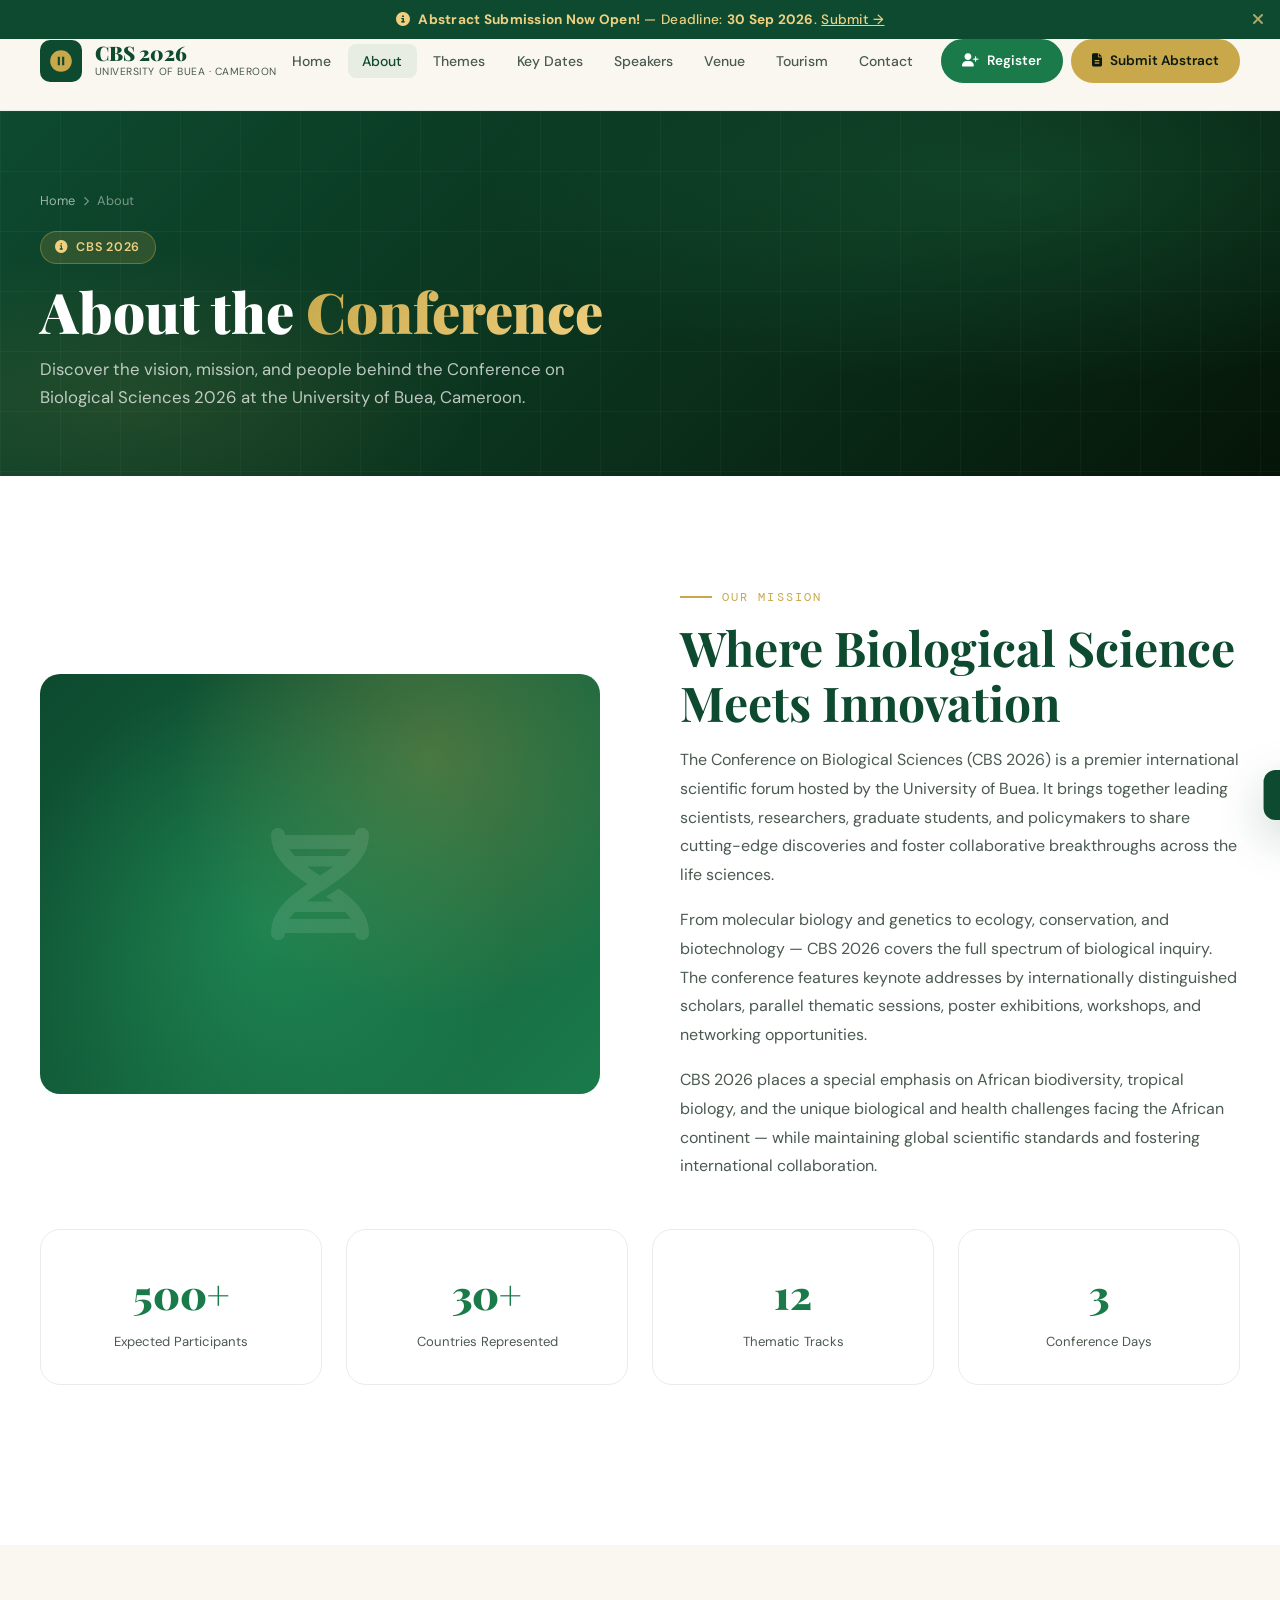
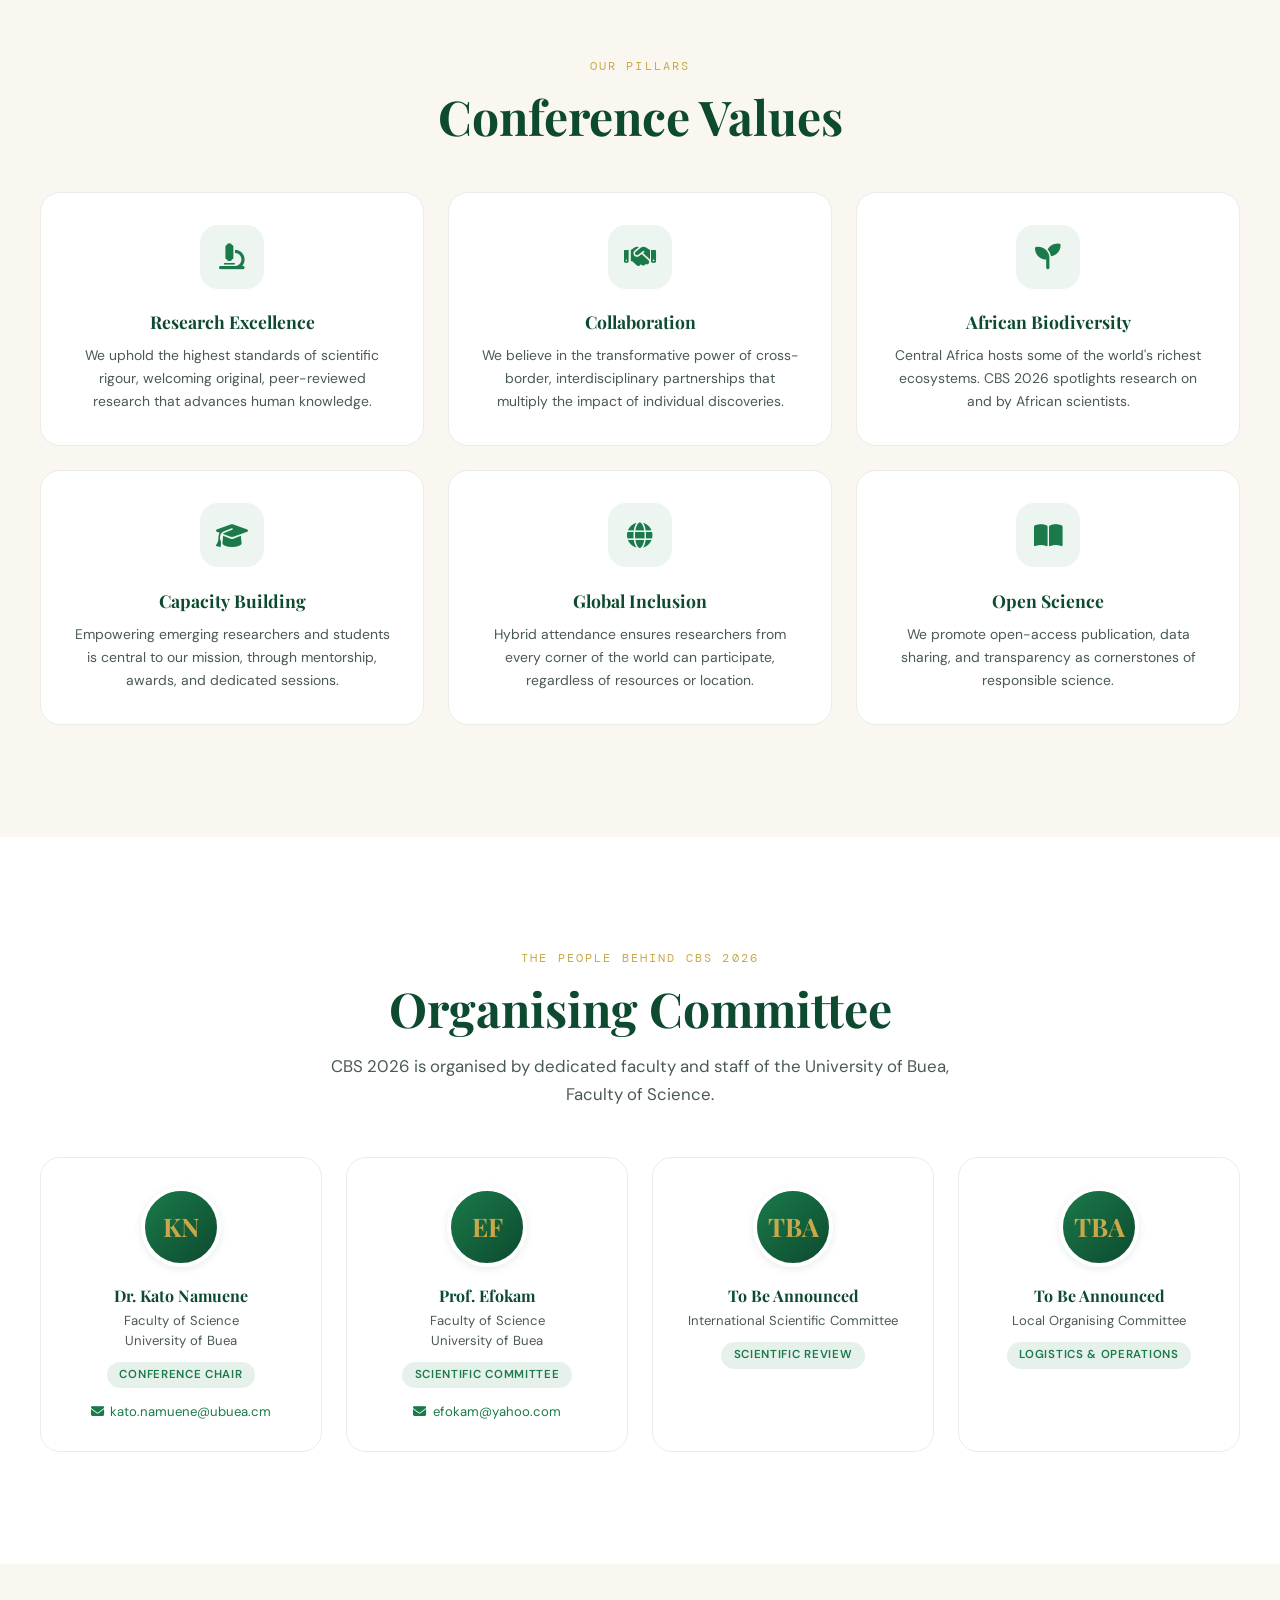
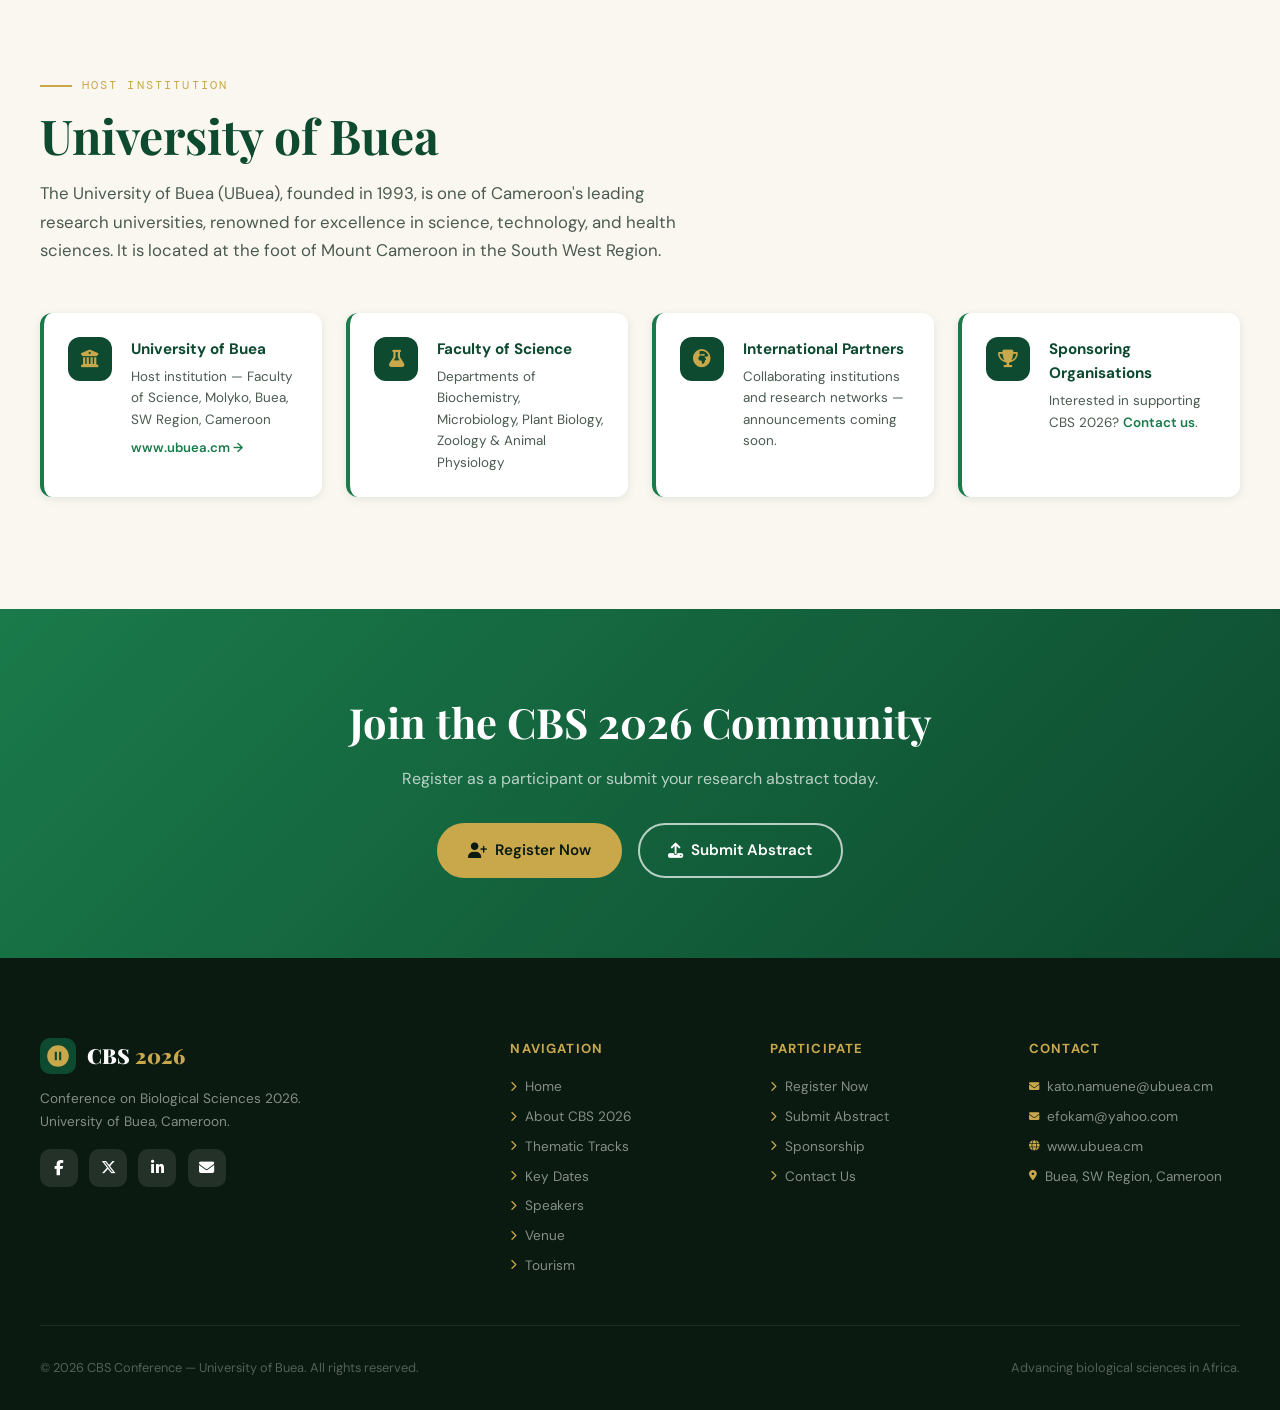
==== pages/about.html @ 12402a77 "Add index.html pages/about.html pages/abstracts.html pages/contact.html pages/dates.html pages/regis" ====
<!DOCTYPE html>
<html lang="en">
<head>
  <meta charset="UTF-8"/>
  <meta name="viewport" content="width=device-width, initial-scale=1.0"/>
  <title>About | CBS 2026 – University of Buea</title>
  <meta name="description" content="Discover the vision, mission, and people behind the Conference on Biological Sciences 2026 at the University of Buea, Cameroon."/>
  <link rel="preconnect" href="https://fonts.googleapis.com"/>
  <link rel="preconnect" href="https://fonts.gstatic.com" crossorigin/>
  <link href="https://fonts.googleapis.com/css2?family=Playfair+Display:ital,wght@0,400;0,700;0,900;1,400&family=DM+Sans:wght@300;400;500;600&family=DM+Mono:wght@400;500&display=swap" rel="stylesheet"/>
  <link rel="stylesheet" href="https://cdnjs.cloudflare.com/ajax/libs/font-awesome/6.5.1/css/all.min.css"/>
  <link rel="stylesheet" href="../css/style.css"/>
  <style>
    /* ── ABOUT PAGE SPECIFIC ─────────────────────────── */
    .mission-grid {
      display: grid; grid-template-columns: 1fr 1fr;
      gap: 5rem; align-items: center;
    }
    .mission-img {
      width: 100%; aspect-ratio: 4/3;
      background: linear-gradient(135deg, var(--green-deep), var(--green-mid));
      border-radius: var(--radius-lg); overflow: hidden; position: relative;
    }
    .mission-img::before {
      content: ''; position: absolute; inset: 0;
      background:
        radial-gradient(circle at 40% 60%, rgba(45,181,110,.4) 0%, transparent 60%),
        radial-gradient(circle at 70% 20%, rgba(200,168,75,.3) 0%, transparent 50%);
    }
    .mission-img i {
      position: absolute; inset: 0;
      display: flex; align-items: center; justify-content: center;
      font-size: 7rem; color: rgba(255,255,255,.1);
    }

    .values-grid {
      display: grid; grid-template-columns: repeat(3, 1fr); gap: 1.5rem;
    }
    .value-card {
      background: var(--white); border-radius: var(--radius-lg);
      padding: 2rem; text-align: center;
      border: 1px solid var(--gray-light); transition: var(--transition);
    }
    .value-card:hover { transform: translateY(-5px); box-shadow: var(--shadow-md); }
    .value-icon {
      width: 64px; height: 64px;
      background: rgba(26,122,74,.08); border-radius: 18px;
      display: flex; align-items: center; justify-content: center;
      font-size: 1.6rem; color: var(--green-mid);
      margin: 0 auto 1.2rem;
    }
    .value-card h3 {
      font-family: var(--font-display);
      font-size: 1.1rem; color: var(--green-deep); margin-bottom: .5rem;
    }
    .value-card p { font-size: .87rem; color: var(--gray-text); line-height: 1.65; }

    .committee-grid {
      display: grid; grid-template-columns: repeat(auto-fill, minmax(240px, 1fr)); gap: 1.5rem;
    }
    .committee-card {
      background: var(--white); border-radius: var(--radius-lg);
      padding: 1.8rem; text-align: center;
      border: 1px solid var(--gray-light); transition: var(--transition);
    }
    .committee-card:hover { transform: translateY(-5px); box-shadow: var(--shadow-md); }
    .committee-avatar {
      width: 80px; height: 80px; border-radius: 50%;
      background: linear-gradient(135deg, var(--green-mid), var(--green-deep));
      display: flex; align-items: center; justify-content: center;
      margin: 0 auto 1rem;
      font-family: var(--font-display); font-size: 1.6rem;
      font-weight: 700; color: var(--gold);
      border: 4px solid var(--white); box-shadow: var(--shadow-sm);
    }
    .committee-card h4 {
      font-family: var(--font-display); font-size: 1rem;
      color: var(--green-deep); margin-bottom: .2rem;
    }
    .committee-card .role { font-size: .82rem; color: var(--gray-text); line-height: 1.5; }
    .committee-card .tag {
      display: inline-block; margin-top: .7rem;
      padding: .25rem .8rem;
      background: rgba(26,122,74,.1); color: var(--green-mid);
      border-radius: 50px; font-size: .72rem; font-weight: 600;
      text-transform: uppercase; letter-spacing: .06em;
    }

    .partners-grid {
      display: grid; grid-template-columns: repeat(auto-fill, minmax(260px, 1fr)); gap: 1.5rem;
    }
    .org-partner {
      display: flex; gap: 1.2rem; align-items: flex-start;
      background: var(--white); border-radius: var(--radius);
      padding: 1.5rem; border-left: 4px solid var(--green-mid);
      box-shadow: var(--shadow-sm);
    }
    .org-partner-icon {
      width: 44px; height: 44px; flex-shrink: 0;
      background: var(--green-deep); border-radius: 12px;
      display: flex; align-items: center; justify-content: center;
      color: var(--gold); font-size: 1.1rem;
    }
    .org-partner h4 {
      font-size: .95rem; font-weight: 700;
      color: var(--green-deep); margin-bottom: .3rem;
    }
    .org-partner p { font-size: .84rem; color: var(--gray-text); line-height: 1.6; }

    .stats-row {
      display: grid; grid-template-columns: repeat(4, 1fr);
      gap: 1.5rem; margin: 3rem 0;
    }
    .stat-box {
      text-align: center; padding: 2rem 1rem;
      background: var(--white); border-radius: var(--radius-lg);
      border: 1px solid var(--gray-light);
    }
    .stat-box .num {
      font-family: var(--font-display);
      font-size: 2.5rem; font-weight: 900;
      color: var(--green-mid); display: block;
    }
    .stat-box .lbl { font-size: .82rem; color: var(--gray-text); margin-top: .3rem; }

    @media(max-width:900px){
      .mission-grid { grid-template-columns: 1fr; gap: 3rem; }
      .values-grid  { grid-template-columns: repeat(2,1fr); }
      .stats-row    { grid-template-columns: repeat(2,1fr); }
    }
    @media(max-width:580px){
      .values-grid  { grid-template-columns: 1fr; }
      .stats-row    { grid-template-columns: 1fr 1fr; }
    }
  </style>
</head>
<body>

<!-- LOADER -->
<div id="page-loader"><div class="loader-logo">CBS<span>2026</span></div><div class="loader-bar"><div class="loader-fill"></div></div></div>

<!-- ANNOUNCEMENT BAR -->
<div id="announcement-bar">
  <i class="fa-solid fa-circle-info"></i>&nbsp;
  <strong>Abstract Submission Now Open!</strong> — Deadline: <strong>30 Sep 2026</strong>.
  <a href="abstracts.html">Submit →</a>
  <button class="close-bar" aria-label="Close"><i class="fa-solid fa-xmark"></i></button>
</div>

<!-- NAVBAR -->
<nav id="navbar" role="navigation">
  <div class="container">
    <div class="nav-inner">
      <a href="../index.html" class="nav-logo">
        <div class="nav-logo-icon"><svg viewBox="0 0 24 24"><path d="M12 2C6.48 2 2 6.48 2 12s4.48 10 10 10 10-4.48 10-10S17.52 2 12 2zm-1 14H9V8h2v8zm4 0h-2V8h2v8z"/></svg></div>
        <div class="nav-logo-text"><div class="conf-name">CBS 2026</div><div class="conf-sub">University of Buea · Cameroon</div></div>
      </a>
      <ul class="nav-links">
        <li><a href="../index.html">Home</a></li>
        <li><a href="about.html" class="active">About</a></li>
        <li><a href="themes.html">Themes</a></li>
        <li><a href="dates.html">Key Dates</a></li>
        <li><a href="speakers.html">Speakers</a></li>
        <li><a href="venue.html">Venue</a></li>
        <li><a href="tourism.html">Tourism</a></li>
        <li><a href="contact.html">Contact</a></li>
      </ul>
      <div class="nav-cta-group">
        <a href="registration.html" class="btn btn-primary btn-sm"><i class="fa-solid fa-user-plus"></i> Register</a>
        <a href="abstracts.html" class="btn btn-gold btn-sm"><i class="fa-solid fa-file-alt"></i> Submit Abstract</a>
        <button class="hamburger" id="hamburger-btn" aria-label="Toggle menu" aria-expanded="false"><span></span><span></span><span></span></button>
      </div>
    </div>
  </div>
</nav>

<!-- MOBILE NAV -->
<div id="mobile-nav"><div class="mob-overlay"></div>
  <div class="mob-drawer">
    <a href="../index.html"><i class="fa-solid fa-house"></i> Home</a>
    <a href="about.html" class="active"><i class="fa-solid fa-circle-info"></i> About</a>
    <a href="themes.html"><i class="fa-solid fa-flask"></i> Themes</a>
    <a href="dates.html"><i class="fa-solid fa-calendar"></i> Key Dates</a>
    <a href="speakers.html"><i class="fa-solid fa-users"></i> Speakers</a>
    <a href="venue.html"><i class="fa-solid fa-location-dot"></i> Venue</a>
    <a href="tourism.html"><i class="fa-solid fa-camera"></i> Tourism</a>
    <a href="contact.html"><i class="fa-solid fa-envelope"></i> Contact</a>
    <div class="mob-divider"></div>
    <a href="registration.html" class="mob-btn-primary"><i class="fa-solid fa-user-plus"></i> Register Now</a>
    <a href="abstracts.html" class="mob-btn-gold"><i class="fa-solid fa-file-alt"></i> Submit Abstract</a>
  </div>
</div>

<!-- PAGE HERO -->
<section class="page-hero">
  <div class="container">
    <div class="page-hero-inner">
      <div class="breadcrumb">
        <a href="../index.html">Home</a>
        <i class="fa-solid fa-chevron-right"></i>
        <span>About</span>
      </div>
      <div class="page-hero-badge"><i class="fa-solid fa-circle-info"></i> CBS 2026</div>
      <h1>About the <span>Conference</span></h1>
      <p>Discover the vision, mission, and people behind the Conference on Biological Sciences 2026 at the University of Buea, Cameroon.</p>
    </div>
  </div>
</section>

<!-- MISSION -->
<section class="section-pad" style="background:var(--white)">
  <div class="container">
    <div class="mission-grid">
      <div class="mission-img reveal">
        <i class="fa-solid fa-dna"></i>
      </div>
      <div class="reveal delay-2">
        <div class="section-label">Our Mission</div>
        <h2 class="section-title">Where Biological Science Meets Innovation</h2>
        <p style="color:var(--gray-text);line-height:1.8;margin-bottom:1rem">
          The Conference on Biological Sciences (CBS 2026) is a premier international scientific forum hosted by the University of Buea. It brings together leading scientists, researchers, graduate students, and policymakers to share cutting-edge discoveries and foster collaborative breakthroughs across the life sciences.
        </p>
        <p style="color:var(--gray-text);line-height:1.8;margin-bottom:1rem">
          From molecular biology and genetics to ecology, conservation, and biotechnology — CBS 2026 covers the full spectrum of biological inquiry. The conference features keynote addresses by internationally distinguished scholars, parallel thematic sessions, poster exhibitions, workshops, and networking opportunities.
        </p>
        <p style="color:var(--gray-text);line-height:1.8">
          CBS 2026 places a special emphasis on African biodiversity, tropical biology, and the unique biological and health challenges facing the African continent — while maintaining global scientific standards and fostering international collaboration.
        </p>
      </div>
    </div>

    <!-- Stats -->
    <div class="stats-row">
      <div class="stat-box reveal"><span class="num">500+</span><div class="lbl">Expected Participants</div></div>
      <div class="stat-box reveal delay-1"><span class="num">30+</span><div class="lbl">Countries Represented</div></div>
      <div class="stat-box reveal delay-2"><span class="num">12</span><div class="lbl">Thematic Tracks</div></div>
      <div class="stat-box reveal delay-3"><span class="num">3</span><div class="lbl">Conference Days</div></div>
    </div>
  </div>
</section>

<!-- CONFERENCE VALUES -->
<section class="section-pad" style="background:var(--cream)">
  <div class="container">
    <div class="text-center reveal" style="margin-bottom:3rem">
      <div class="section-label centered">Our Pillars</div>
      <h2 class="section-title" style="text-align:center">Conference Values</h2>
    </div>
    <div class="values-grid">
      <div class="value-card reveal">
        <div class="value-icon"><i class="fa-solid fa-microscope"></i></div>
        <h3>Research Excellence</h3>
        <p>We uphold the highest standards of scientific rigour, welcoming original, peer-reviewed research that advances human knowledge.</p>
      </div>
      <div class="value-card reveal delay-1">
        <div class="value-icon"><i class="fa-solid fa-handshake"></i></div>
        <h3>Collaboration</h3>
        <p>We believe in the transformative power of cross-border, interdisciplinary partnerships that multiply the impact of individual discoveries.</p>
      </div>
      <div class="value-card reveal delay-2">
        <div class="value-icon"><i class="fa-solid fa-seedling"></i></div>
        <h3>African Biodiversity</h3>
        <p>Central Africa hosts some of the world's richest ecosystems. CBS 2026 spotlights research on and by African scientists.</p>
      </div>
      <div class="value-card reveal">
        <div class="value-icon"><i class="fa-solid fa-graduation-cap"></i></div>
        <h3>Capacity Building</h3>
        <p>Empowering emerging researchers and students is central to our mission, through mentorship, awards, and dedicated sessions.</p>
      </div>
      <div class="value-card reveal delay-1">
        <div class="value-icon"><i class="fa-solid fa-globe"></i></div>
        <h3>Global Inclusion</h3>
        <p>Hybrid attendance ensures researchers from every corner of the world can participate, regardless of resources or location.</p>
      </div>
      <div class="value-card reveal delay-2">
        <div class="value-icon"><i class="fa-solid fa-book-open"></i></div>
        <h3>Open Science</h3>
        <p>We promote open-access publication, data sharing, and transparency as cornerstones of responsible science.</p>
      </div>
    </div>
  </div>
</section>

<!-- ORGANISING COMMITTEE -->
<section class="section-pad" style="background:var(--white)">
  <div class="container">
    <div class="text-center reveal" style="margin-bottom:3rem">
      <div class="section-label centered">The People Behind CBS 2026</div>
      <h2 class="section-title" style="text-align:center">Organising Committee</h2>
      <p class="section-subtitle center">CBS 2026 is organised by dedicated faculty and staff of the University of Buea, Faculty of Science.</p>
    </div>
    <div class="committee-grid">
      <div class="committee-card reveal">
        <div class="committee-avatar">KN</div>
        <h4>Dr. Kato Namuene</h4>
        <div class="role">Faculty of Science<br/>University of Buea</div>
        <span class="tag">Conference Chair</span>
        <div style="margin-top:.8rem">
          <a href="mailto:kato.namuene@ubuea.cm" style="font-size:.82rem;color:var(--green-mid);display:flex;align-items:center;justify-content:center;gap:.4rem">
            <i class="fa-solid fa-envelope"></i>kato.namuene@ubuea.cm
          </a>
        </div>
      </div>
      <div class="committee-card reveal delay-1">
        <div class="committee-avatar">EF</div>
        <h4>Prof. Efokam</h4>
        <div class="role">Faculty of Science<br/>University of Buea</div>
        <span class="tag">Scientific Committee</span>
        <div style="margin-top:.8rem">
          <a href="mailto:efokam@yahoo.com" style="font-size:.82rem;color:var(--green-mid);display:flex;align-items:center;justify-content:center;gap:.4rem">
            <i class="fa-solid fa-envelope"></i>efokam@yahoo.com
          </a>
        </div>
      </div>
      <div class="committee-card reveal delay-2">
        <div class="committee-avatar">TBA</div>
        <h4>To Be Announced</h4>
        <div class="role">International Scientific Committee</div>
        <span class="tag">Scientific Review</span>
      </div>
      <div class="committee-card reveal delay-3">
        <div class="committee-avatar">TBA</div>
        <h4>To Be Announced</h4>
        <div class="role">Local Organising Committee</div>
        <span class="tag">Logistics &amp; Operations</span>
      </div>
    </div>
  </div>
</section>

<!-- HOST INSTITUTION -->
<section class="section-pad" style="background:var(--cream)">
  <div class="container">
    <div class="reveal" style="margin-bottom:3rem">
      <div class="section-label">Host Institution</div>
      <h2 class="section-title">University of Buea</h2>
      <p class="section-subtitle" style="margin-bottom:2rem">
        The University of Buea (UBuea), founded in 1993, is one of Cameroon's leading research universities, renowned for excellence in science, technology, and health sciences. It is located at the foot of Mount Cameroon in the South West Region.
      </p>
    </div>
    <div class="partners-grid reveal">
      <div class="org-partner">
        <div class="org-partner-icon"><i class="fa-solid fa-building-columns"></i></div>
        <div>
          <h4>University of Buea</h4>
          <p>Host institution — Faculty of Science, Molyko, Buea, SW Region, Cameroon</p>
          <a href="https://www.ubuea.cm" target="_blank" rel="noopener" style="font-size:.82rem;color:var(--green-mid);font-weight:600;display:inline-block;margin-top:.4rem">www.ubuea.cm →</a>
        </div>
      </div>
      <div class="org-partner">
        <div class="org-partner-icon"><i class="fa-solid fa-flask"></i></div>
        <div>
          <h4>Faculty of Science</h4>
          <p>Departments of Biochemistry, Microbiology, Plant Biology, Zoology &amp; Animal Physiology</p>
        </div>
      </div>
      <div class="org-partner">
        <div class="org-partner-icon"><i class="fa-solid fa-globe-africa"></i></div>
        <div>
          <h4>International Partners</h4>
          <p>Collaborating institutions and research networks — announcements coming soon.</p>
        </div>
      </div>
      <div class="org-partner">
        <div class="org-partner-icon"><i class="fa-solid fa-trophy"></i></div>
        <div>
          <h4>Sponsoring Organisations</h4>
          <p>Interested in supporting CBS 2026? <a href="mailto:kato.namuene@ubuea.cm?subject=CBS2026 Sponsorship" style="color:var(--green-mid);font-weight:600">Contact us</a>.</p>
        </div>
      </div>
    </div>
  </div>
</section>

<!-- CTA -->
<section style="background:linear-gradient(135deg,var(--green-mid),var(--green-deep));padding:5rem 0;text-align:center">
  <div class="container reveal">
    <h2 style="font-family:var(--font-display);font-size:clamp(1.8rem,3.5vw,2.6rem);color:var(--white);margin-bottom:.6rem">
      Join the CBS 2026 Community
    </h2>
    <p style="color:rgba(255,255,255,.7);margin-bottom:2rem;font-size:1rem;max-width:500px;margin-inline:auto">
      Register as a participant or submit your research abstract today.
    </p>
    <div style="display:flex;justify-content:center;flex-wrap:wrap;gap:1rem">
      <a href="registration.html" class="btn btn-gold"><i class="fa-solid fa-user-plus"></i> Register Now</a>
      <a href="abstracts.html" class="btn btn-outline-white"><i class="fa-solid fa-upload"></i> Submit Abstract</a>
    </div>
  </div>
</section>

<!-- FOOTER -->
<footer><div class="container">
  <div class="footer-grid">
    <div class="footer-brand">
      <div style="display:flex;align-items:center;gap:.7rem">
        <div class="nav-logo-icon" style="width:36px;height:36px"><svg viewBox="0 0 24 24"><path d="M12 2C6.48 2 2 6.48 2 12s4.48 10 10 10 10-4.48 10-10S17.52 2 12 2zm-1 14H9V8h2v8zm4 0h-2V8h2v8z"/></svg></div>
        <span style="font-family:var(--font-display);font-size:1.3rem;font-weight:900;color:var(--white)">CBS <span style="color:var(--gold)">2026</span></span>
      </div>
      <p>Conference on Biological Sciences 2026. University of Buea, Cameroon.</p>
      <div class="social-links" style="margin-top:1rem">
        <a href="https://www.facebook.com" target="_blank" rel="noopener" class="social-link"><i class="fa-brands fa-facebook-f"></i></a>
        <a href="https://www.twitter.com" target="_blank" rel="noopener" class="social-link"><i class="fa-brands fa-x-twitter"></i></a>
        <a href="https://www.linkedin.com" target="_blank" rel="noopener" class="social-link"><i class="fa-brands fa-linkedin-in"></i></a>
        <a href="mailto:kato.namuene@ubuea.cm" class="social-link"><i class="fa-solid fa-envelope"></i></a>
      </div>
    </div>
    <div class="footer-col"><h4>Navigation</h4><ul>
      <li><a href="../index.html"><i class="fa-solid fa-chevron-right"></i>Home</a></li>
      <li><a href="about.html"><i class="fa-solid fa-chevron-right"></i>About CBS 2026</a></li>
      <li><a href="themes.html"><i class="fa-solid fa-chevron-right"></i>Thematic Tracks</a></li>
      <li><a href="dates.html"><i class="fa-solid fa-chevron-right"></i>Key Dates</a></li>
      <li><a href="speakers.html"><i class="fa-solid fa-chevron-right"></i>Speakers</a></li>
      <li><a href="venue.html"><i class="fa-solid fa-chevron-right"></i>Venue</a></li>
      <li><a href="tourism.html"><i class="fa-solid fa-chevron-right"></i>Tourism</a></li>
    </ul></div>
    <div class="footer-col"><h4>Participate</h4><ul>
      <li><a href="registration.html"><i class="fa-solid fa-chevron-right"></i>Register Now</a></li>
      <li><a href="abstracts.html"><i class="fa-solid fa-chevron-right"></i>Submit Abstract</a></li>
      <li><a href="contact.html"><i class="fa-solid fa-chevron-right"></i>Sponsorship</a></li>
      <li><a href="contact.html"><i class="fa-solid fa-chevron-right"></i>Contact Us</a></li>
    </ul></div>
    <div class="footer-col"><h4>Contact</h4><ul>
      <li><a href="mailto:kato.namuene@ubuea.cm"><i class="fa-solid fa-envelope"></i>kato.namuene@ubuea.cm</a></li>
      <li><a href="mailto:efokam@yahoo.com"><i class="fa-solid fa-envelope"></i>efokam@yahoo.com</a></li>
      <li><a href="https://www.ubuea.cm" target="_blank" rel="noopener"><i class="fa-solid fa-globe"></i>www.ubuea.cm</a></li>
      <li><a href="venue.html"><i class="fa-solid fa-location-dot"></i>Buea, SW Region, Cameroon</a></li>
    </ul></div>
  </div>
  <div class="footer-bottom">
    <p>&copy; 2026 CBS Conference — University of Buea. All rights reserved.</p>
    <p>Advancing biological sciences in Africa.</p>
  </div>
</div></footer>

<button id="back-to-top" aria-label="Back to top"><i class="fa-solid fa-chevron-up"></i></button>
<div id="toast" role="alert"><i class="fa-solid fa-check-circle"></i><span id="toast-msg"></span></div>
<script src="../js/main.js"></script>
</body>
</html>
---- css/style.css ----
/* =============================================================
   CBS 2026 — CONFERENCE ON BIOLOGICAL SCIENCES
   Main Stylesheet
   University of Buea, Cameroon
============================================================= */

:root {
  --green-deep:    #0d4a2f;
  --green-mid:     #1a7a4a;
  --green-light:   #2db56e;
  --gold:          #c8a84b;
  --gold-light:    #f0d080;
  --cream:         #faf7f0;
  --white:         #ffffff;
  --dark:          #0a1a10;
  --gray-text:     #4a5a50;
  --gray-light:    #e8ede9;
  --shadow-sm:     0 2px 8px rgba(13,74,47,.10);
  --shadow-md:     0 6px 24px rgba(13,74,47,.15);
  --shadow-lg:     0 16px 48px rgba(13,74,47,.22);
  --radius:        12px;
  --radius-lg:     20px;
  --font-display:  'Playfair Display', Georgia, serif;
  --font-body:     'DM Sans', sans-serif;
  --font-mono:     'DM Mono', monospace;
  --transition:    .3s cubic-bezier(.4,0,.2,1);
  --nav-h:         72px;
}

*, *::before, *::after { box-sizing: border-box; margin: 0; padding: 0; }
html { scroll-behavior: smooth; font-size: 16px; }
body { font-family: var(--font-body); background: var(--cream); color: var(--dark); line-height: 1.6; overflow-x: hidden; }
img { max-width: 100%; display: block; }
a { color: inherit; text-decoration: none; }
ul { list-style: none; }

::-webkit-scrollbar { width: 6px; }
::-webkit-scrollbar-track { background: var(--gray-light); }
::-webkit-scrollbar-thumb { background: var(--green-mid); border-radius: 3px; }

.container      { width: min(1200px, 94%); margin-inline: auto; }
.section-pad    { padding: 7rem 0; }
.section-pad-sm { padding: 4rem 0; }
.text-center    { text-align: center; }
.mt-1{margin-top:1rem} .mt-2{margin-top:2rem} .mt-3{margin-top:3rem}
.mb-1{margin-bottom:1rem} .mb-2{margin-bottom:2rem} .mb-3{margin-bottom:3rem}

.section-label {
  font-family: var(--font-mono); font-size: .75rem; letter-spacing: .18em;
  text-transform: uppercase; color: var(--gold);
  display: flex; align-items: center; gap: .6rem; margin-bottom: .8rem;
}
.section-label::before { content:''; width:32px; height:2px; background:var(--gold); flex-shrink:0; }
.section-label.centered { justify-content: center; }
.section-label.centered::before { display: none; }
.section-title { font-family: var(--font-display); font-size: clamp(2rem,4vw,3rem); font-weight: 700; color: var(--green-deep); line-height: 1.15; margin-bottom: 1rem; }
.section-title.white { color: var(--white); }
.section-subtitle { font-size: 1.05rem; color: var(--gray-text); max-width: 640px; line-height: 1.7; }
.section-subtitle.white { color: rgba(255,255,255,.65); }
.section-subtitle.center { margin-inline: auto; text-align: center; }

.btn { display:inline-flex; align-items:center; gap:.5rem; padding:.82rem 1.8rem; border-radius:50px; font-family:var(--font-body); font-weight:600; font-size:.95rem; cursor:pointer; border:2px solid transparent; transition:var(--transition); white-space:nowrap; text-decoration:none; }
.btn-primary { background:var(--green-mid); color:var(--white); border-color:var(--green-mid); }
.btn-primary:hover { background:var(--green-deep); border-color:var(--green-deep); transform:translateY(-2px); box-shadow:var(--shadow-md); }
.btn-outline-dark { background:transparent; color:var(--green-deep); border-color:var(--green-deep); }
.btn-outline-dark:hover { background:var(--green-deep); color:var(--white); transform:translateY(-2px); box-shadow:var(--shadow-md); }
.btn-outline-white { background:transparent; color:var(--white); border-color:rgba(255,255,255,.7); }
.btn-outline-white:hover { background:rgba(255,255,255,.15); border-color:var(--white); }
.btn-gold { background:var(--gold); color:var(--dark); border-color:var(--gold); }
.btn-gold:hover { background:var(--gold-light); transform:translateY(-2px); box-shadow:0 8px 24px rgba(200,168,75,.35); }
.btn-sm { padding:.55rem 1.2rem; font-size:.85rem; }
.btn-full { width:100%; justify-content:center; }

/* ANNOUNCEMENT BAR */
#announcement-bar { background:var(--green-deep); color:var(--gold-light); padding:.55rem 1rem; text-align:center; font-size:.85rem; font-weight:500; letter-spacing:.02em; position:relative; z-index:1001; }
#announcement-bar a { color:var(--gold-light); text-decoration:underline; }
#announcement-bar .close-bar { position:absolute; right:1rem; top:50%; transform:translateY(-50%); background:none; border:none; color:var(--gold-light); cursor:pointer; font-size:1rem; opacity:.7; }
#announcement-bar .close-bar:hover { opacity:1; }

/* NAVBAR */
#navbar { position:sticky; top:0; z-index:1000; height:var(--nav-h); background:rgba(250,247,240,.96); backdrop-filter:blur(16px); -webkit-backdrop-filter:blur(16px); border-bottom:1px solid var(--gray-light); transition:box-shadow var(--transition); }
#navbar.scrolled { box-shadow:var(--shadow-md); }
.nav-inner { display:flex; align-items:center; justify-content:space-between; height:100%; }
.nav-logo { display:flex; align-items:center; gap:.8rem; text-decoration:none; }
.nav-logo-icon { width:42px; height:42px; background:var(--green-deep); border-radius:10px; display:flex; align-items:center; justify-content:center; flex-shrink:0; }
.nav-logo-icon svg { width:26px; height:26px; fill:var(--gold); }
.nav-logo-text .conf-name { font-family:var(--font-display); font-size:1.25rem; font-weight:900; color:var(--green-deep); line-height:1.1; }
.nav-logo-text .conf-sub { font-size:.65rem; color:var(--gray-text); letter-spacing:.05em; text-transform:uppercase; }
.nav-links { display:flex; align-items:center; gap:.15rem; }
.nav-links a { padding:.5rem .9rem; font-size:.875rem; font-weight:500; color:var(--gray-text); border-radius:8px; transition:var(--transition); white-space:nowrap; }
.nav-links a:hover, .nav-links a.active { color:var(--green-deep); background:rgba(26,122,74,.08); }
.nav-cta-group { display:flex; align-items:center; gap:.5rem; margin-left:.8rem; }

.hamburger { display:none; flex-direction:column; justify-content:center; gap:5px; width:38px; height:38px; background:none; border:none; cursor:pointer; padding:4px; }
.hamburger span { display:block; height:2px; border-radius:2px; background:var(--green-deep); transition:var(--transition); }
.hamburger.open span:nth-child(1) { transform:translateY(7px) rotate(45deg); }
.hamburger.open span:nth-child(2) { opacity:0; }
.hamburger.open span:nth-child(3) { transform:translateY(-7px) rotate(-45deg); }

#mobile-nav { display:none; position:fixed; inset:0; z-index:999; }
#mobile-nav.open { display:block; }
.mob-overlay { position:absolute; inset:0; background:rgba(10,26,16,.5); }
.mob-drawer { position:absolute; top:0; right:0; width:min(320px,90vw); height:100%; background:var(--white); padding:calc(var(--nav-h) + 1rem) 1.5rem 2rem; display:flex; flex-direction:column; gap:.4rem; animation:drawerIn .3s ease; overflow-y:auto; }
@keyframes drawerIn { from{transform:translateX(100%)} to{transform:translateX(0)} }
.mob-drawer a { display:flex; align-items:center; gap:.8rem; padding:.85rem 1rem; font-size:.95rem; font-weight:500; color:var(--dark); border-radius:10px; border-left:3px solid transparent; transition:var(--transition); }
.mob-drawer a:hover, .mob-drawer a.active { background:var(--cream); border-left-color:var(--green-mid); padding-left:1.4rem; color:var(--green-deep); }
.mob-drawer a i { color:var(--green-mid); width:18px; text-align:center; }
.mob-drawer .mob-divider { height:1px; background:var(--gray-light); margin:.5rem 0; }
.mob-drawer .mob-btn-primary { background:var(--green-mid); color:var(--white) !important; border-radius:50px; justify-content:center; margin-top:.3rem; border-left:none !important; padding-left:1rem !important; }
.mob-drawer .mob-btn-primary:hover { background:var(--green-deep) !important; }
.mob-drawer .mob-btn-gold { background:var(--gold); color:var(--dark) !important; border-radius:50px; justify-content:center; border-left:none !important; padding-left:1rem !important; }

/* PAGE HERO BANNER */
.page-hero { background:linear-gradient(135deg,var(--green-deep) 0%,#0a2e1a 60%,#051508 100%); padding:5rem 0 4rem; position:relative; overflow:hidden; }
.page-hero::before { content:''; position:absolute; inset:0; background:radial-gradient(ellipse 60% 80% at 80% 20%,rgba(45,181,110,.18) 0%,transparent 70%),radial-gradient(ellipse 40% 60% at 10% 80%,rgba(200,168,75,.12) 0%,transparent 70%); pointer-events:none; }
.page-hero::after { content:''; position:absolute; inset:0; background-image:linear-gradient(rgba(255,255,255,.03) 1px,transparent 1px),linear-gradient(90deg,rgba(255,255,255,.03) 1px,transparent 1px); background-size:60px 60px; pointer-events:none; }
.page-hero-inner { position:relative; z-index:1; }
.page-hero-badge { display:inline-flex; align-items:center; gap:.5rem; background:rgba(200,168,75,.18); border:1px solid rgba(200,168,75,.4); color:var(--gold-light); padding:.35rem .9rem; border-radius:50px; font-size:.78rem; font-weight:600; letter-spacing:.06em; text-transform:uppercase; margin-bottom:1rem; }
.page-hero h1 { font-family:var(--font-display); font-size:clamp(2.2rem,5vw,3.5rem); font-weight:900; color:var(--white); line-height:1.1; margin-bottom:.8rem; }
.page-hero h1 span { background:linear-gradient(135deg,var(--gold),var(--gold-light)); -webkit-background-clip:text; -webkit-text-fill-color:transparent; background-clip:text; }
.page-hero p { font-size:1.05rem; color:rgba(255,255,255,.72); max-width:600px; line-height:1.7; }
.breadcrumb { display:flex; align-items:center; gap:.5rem; font-size:.8rem; color:rgba(255,255,255,.45); margin-bottom:1.2rem; }
.breadcrumb a { color:rgba(255,255,255,.6); transition:color .2s; }
.breadcrumb a:hover { color:var(--gold-light); }
.breadcrumb i { font-size:.6rem; }

/* CARDS */
.card { background:var(--white); border-radius:var(--radius-lg); border:1px solid var(--gray-light); overflow:hidden; transition:var(--transition); }
.card:hover { transform:translateY(-5px); box-shadow:var(--shadow-md); border-color:transparent; }
.card-body { padding:1.8rem; }
.card-icon { width:52px; height:52px; border-radius:14px; background:rgba(26,122,74,.1); color:var(--green-mid); display:flex; align-items:center; justify-content:center; font-size:1.4rem; margin-bottom:1rem; }

/* FORMS */
.form-card { background:var(--white); border-radius:var(--radius-lg); padding:2.5rem; box-shadow:var(--shadow-md); border:1px solid var(--gray-light); }
.form-card h2 { font-family:var(--font-display); font-size:1.7rem; color:var(--green-deep); margin-bottom:.4rem; }
.form-desc { font-size:.88rem; color:var(--gray-text); margin-bottom:2rem; }
.form-section-label { font-size:.75rem; font-weight:700; text-transform:uppercase; letter-spacing:.1em; color:var(--green-mid); margin-bottom:.8rem; margin-top:1rem; }
.form-row { display:grid; gap:1rem; margin-bottom:1rem; }
.form-row.cols-2 { grid-template-columns:1fr 1fr; }
.form-row.cols-3 { grid-template-columns:1fr 1fr 1fr; }
.form-group { display:flex; flex-direction:column; gap:.4rem; }
.form-group label { font-size:.82rem; font-weight:600; color:var(--dark); letter-spacing:.02em; }
.form-group label .req { color:#e05252; margin-left:2px; }
.form-group label .hint { font-weight:400; color:var(--gray-text); }
.form-group input, .form-group select, .form-group textarea { padding:.78rem 1rem; border:1.5px solid var(--gray-light); border-radius:10px; font-family:var(--font-body); font-size:.9rem; color:var(--dark); background:var(--cream); outline:none; width:100%; transition:border-color var(--transition),box-shadow var(--transition); }
.form-group input:focus, .form-group select:focus, .form-group textarea:focus { border-color:var(--green-mid); box-shadow:0 0 0 3px rgba(26,122,74,.12); background:var(--white); }
.form-group input.error, .form-group select.error, .form-group textarea.error { border-color:#e05252; box-shadow:0 0 0 3px rgba(224,82,82,.1); }
.form-group .error-msg { font-size:.75rem; color:#e05252; display:none; }
.form-group.has-error .error-msg { display:block; }
.form-group textarea { resize:vertical; min-height:120px; }
.select-wrap { position:relative; }
.select-wrap select { appearance:none; cursor:pointer; }
.select-wrap::after { content:'\f107'; font-family:'Font Awesome 6 Free'; font-weight:900; position:absolute; right:1rem; top:50%; transform:translateY(-50%); color:var(--gray-text); pointer-events:none; }
.form-divider { height:1px; background:var(--gray-light); margin:1.5rem 0; }
.form-check { display:flex; align-items:flex-start; gap:.7rem; font-size:.85rem; color:var(--gray-text); cursor:pointer; margin-bottom:.6rem; }
.form-check input[type="checkbox"] { width:18px; height:18px; flex-shrink:0; accent-color:var(--green-mid); margin-top:.1rem; padding:0; border:none; background:none; }
.form-submit-row { display:flex; align-items:center; gap:1.5rem; margin-top:1.8rem; flex-wrap:wrap; }
.form-note { font-size:.78rem; color:var(--gray-text); display:flex; align-items:center; gap:.4rem; }
.form-note i { color:var(--green-mid); }
.form-success { display:none; text-align:center; padding:3rem 2rem; }
.form-success.show { display:block; }
.success-icon { width:72px; height:72px; background:rgba(45,181,110,.12); border-radius:50%; display:flex; align-items:center; justify-content:center; margin:0 auto 1.2rem; font-size:2rem; color:var(--green-mid); }

/* TIMELINE */
.timeline { position:relative; display:flex; flex-direction:column; }
.timeline::before { content:''; position:absolute; left:120px; top:0; bottom:0; width:2px; background:rgba(255,255,255,.12); }
.tl-item { display:grid; grid-template-columns:120px 1fr; gap:2rem; align-items:flex-start; padding-bottom:2.5rem; position:relative; }
.tl-item:last-child { padding-bottom:0; }
.tl-date { text-align:right; padding-top:.2rem; padding-right:1.5rem; }
.tl-date .month { font-family:var(--font-mono); font-size:.7rem; color:var(--gold); text-transform:uppercase; letter-spacing:.1em; display:block; }
.tl-date .day { font-family:var(--font-display); font-size:1.8rem; font-weight:900; color:var(--white); line-height:1; }
.tl-dot { position:absolute; left:114px; top:.35rem; width:14px; height:14px; background:var(--gold); border:3px solid var(--green-deep); border-radius:50%; z-index:1; }
.tl-item.current .tl-dot { animation:dotGlow 2s ease infinite; }
@keyframes dotGlow { 0%,100%{box-shadow:0 0 0 4px rgba(200,168,75,.25)} 50%{box-shadow:0 0 0 10px rgba(200,168,75,.1)} }
.tl-content { background:rgba(255,255,255,.07); border:1px solid rgba(255,255,255,.12); border-radius:var(--radius); padding:1.2rem 1.5rem; }
.tl-content h3 { color:var(--white); font-size:1rem; font-weight:600; margin-bottom:.3rem; }
.tl-content p { color:rgba(255,255,255,.55); font-size:.85rem; }
.tl-tag { display:inline-block; margin-top:.6rem; padding:.2rem .7rem; border-radius:50px; font-size:.7rem; font-weight:600; text-transform:uppercase; letter-spacing:.06em; }
.tag-deadline { background:rgba(220,80,80,.25); color:#ff9a9a; }
.tag-event    { background:rgba(45,181,110,.2);  color:var(--green-light); }
.tag-open     { background:rgba(200,168,75,.2);  color:var(--gold-light); }

/* FAQ */
.faq-item { background:var(--white); border-radius:var(--radius); border:1px solid var(--gray-light); overflow:hidden; margin-bottom:.8rem; }
.faq-question { display:flex; justify-content:space-between; align-items:center; padding:1.2rem 1.5rem; cursor:pointer; font-weight:600; font-size:.95rem; color:var(--dark); transition:background var(--transition); gap:1rem; user-select:none; }
.faq-question:hover { background:var(--cream); }
.faq-question i { color:var(--green-mid); font-size:.85rem; transition:transform var(--transition); flex-shrink:0; }
.faq-item.open .faq-question i { transform:rotate(180deg); }
.faq-answer { max-height:0; overflow:hidden; transition:max-height .35s ease; }
.faq-item.open .faq-answer { max-height:400px; }
.faq-answer p { padding:0 1.5rem 1.2rem; font-size:.88rem; color:var(--gray-text); line-height:1.7; }

/* CONTACT BOX */
.contact-box { background:var(--green-deep); border-radius:var(--radius-lg); padding:2.5rem; color:var(--white); }
.contact-box h3 { font-family:var(--font-display); font-size:1.4rem; margin-bottom:.5rem; }
.contact-box>p { font-size:.88rem; color:rgba(255,255,255,.6); margin-bottom:1.8rem; }
.contact-item { display:flex; align-items:flex-start; gap:.9rem; margin-bottom:1.2rem; }
.contact-icon { width:40px; height:40px; flex-shrink:0; background:rgba(255,255,255,.1); border-radius:10px; display:flex; align-items:center; justify-content:center; color:var(--gold); font-size:1rem; }
.contact-item h4 { font-size:.82rem; color:var(--gold); font-weight:600; }
.contact-item p, .contact-item a { font-size:.88rem; color:rgba(255,255,255,.8); word-break:break-all; }
.contact-item a:hover { color:var(--gold-light); }

/* SOCIAL LINKS */
.social-links { display:flex; gap:.7rem; }
.social-link { width:38px; height:38px; background:rgba(255,255,255,.1); border-radius:10px; display:flex; align-items:center; justify-content:center; color:var(--white); font-size:.95rem; transition:var(--transition); }
.social-link:hover { background:var(--gold); color:var(--dark); transform:translateY(-3px); }
.social-link.dark { background:var(--gray-light); color:var(--dark); }
.social-link.dark:hover { background:var(--gold); }

/* FOOTER */
footer { background:var(--dark); color:var(--white); padding:5rem 0 2rem; }
.footer-grid { display:grid; grid-template-columns:2fr 1fr 1fr 1fr; gap:3rem; margin-bottom:3rem; }
.footer-brand p { font-size:.85rem; color:rgba(255,255,255,.5); margin-top:.8rem; line-height:1.7; max-width:300px; }
.footer-col h4 { font-size:.82rem; font-weight:700; color:var(--gold); text-transform:uppercase; letter-spacing:.09em; margin-bottom:1.1rem; }
.footer-col ul { display:flex; flex-direction:column; gap:.5rem; }
.footer-col ul li a { font-size:.85rem; color:rgba(255,255,255,.5); display:flex; align-items:center; gap:.5rem; transition:color var(--transition); }
.footer-col ul li a:hover { color:var(--gold-light); }
.footer-col ul li a i { font-size:.65rem; color:var(--gold); }
.footer-bottom { border-top:1px solid rgba(255,255,255,.08); padding-top:2rem; display:flex; justify-content:space-between; align-items:center; flex-wrap:wrap; gap:1rem; }
.footer-bottom p { font-size:.8rem; color:rgba(255,255,255,.3); }
.footer-bottom a { color:rgba(255,255,255,.5); transition:color .2s; }
.footer-bottom a:hover { color:var(--gold-light); }

/* BACK TO TOP & TOAST */
#back-to-top { position:fixed; bottom:2rem; right:2rem; z-index:500; width:46px; height:46px; background:var(--green-deep); color:var(--white); border:none; cursor:pointer; border-radius:50%; display:flex; align-items:center; justify-content:center; box-shadow:var(--shadow-md); opacity:0; transform:translateY(10px); transition:var(--transition); font-size:1rem; }
#back-to-top.show { opacity:1; transform:translateY(0); }
#back-to-top:hover { background:var(--green-mid); transform:translateY(-3px); }
#toast { position:fixed; bottom:5rem; right:2rem; z-index:600; background:var(--green-deep); color:var(--white); padding:1rem 1.5rem; border-radius:var(--radius); box-shadow:var(--shadow-lg); font-size:.9rem; display:flex; align-items:center; gap:.8rem; transform:translateX(120%); transition:transform .4s cubic-bezier(.34,1.56,.64,1); max-width:340px; }
#toast.show { transform:translateX(0); }
#toast.error { background:#8B1A1A; }
#toast i { color:var(--gold); font-size:1.1rem; }

/* PAGE LOADER */
#page-loader { position:fixed; inset:0; z-index:9999; background:var(--green-deep); display:flex; align-items:center; justify-content:center; flex-direction:column; gap:1.5rem; transition:opacity .6s ease,visibility .6s ease; }
#page-loader.hidden { opacity:0; visibility:hidden; }
.loader-logo { font-family:var(--font-display); font-size:2.5rem; font-weight:900; color:var(--white); }
.loader-logo span { color:var(--gold); }
.loader-bar { width:200px; height:3px; background:rgba(255,255,255,.15); border-radius:2px; overflow:hidden; }
.loader-fill { height:100%; background:var(--gold); border-radius:2px; animation:loadBar 1.3s ease forwards; }
@keyframes loadBar { from{width:0} to{width:100%} }

/* SCROLL REVEAL */
.reveal { opacity:0; transform:translateY(28px); transition:opacity .7s ease,transform .7s ease; }
.reveal.visible { opacity:1; transform:translateY(0); }
.delay-1{transition-delay:.1s} .delay-2{transition-delay:.2s} .delay-3{transition-delay:.3s} .delay-4{transition-delay:.4s}

/* GRID HELPERS */
.grid-2   { display:grid; grid-template-columns:1fr 1fr;           gap:2rem; }
.grid-3   { display:grid; grid-template-columns:repeat(3,1fr);     gap:2rem; }
.grid-4   { display:grid; grid-template-columns:repeat(4,1fr);     gap:2rem; }
.grid-auto{ display:grid; grid-template-columns:repeat(auto-fill,minmax(300px,1fr)); gap:1.5rem; }

/* FEE / INFO CARDS */
.fee-card { background:var(--cream); border-radius:var(--radius-lg); overflow:hidden; border:1px solid var(--gray-light); box-shadow:var(--shadow-sm); }
.fee-header { background:var(--green-deep); padding:1.2rem 1.5rem; color:var(--white); }
.fee-header h3 { font-family:var(--font-display); font-size:1rem; font-weight:700; }
.fee-header p { font-size:.8rem; color:rgba(255,255,255,.55); margin-top:.2rem; }
.fee-body { padding:1.2rem 1.5rem; }
.fee-row { display:flex; justify-content:space-between; align-items:center; padding:.7rem 0; border-bottom:1px solid var(--gray-light); font-size:.9rem; }
.fee-row:last-child { border-bottom:none; }
.fee-row .fee-label { color:var(--gray-text); }
.fee-row .fee-amount { font-family:var(--font-mono); font-weight:600; color:var(--green-deep); }
.info-note { border-radius:var(--radius); padding:1rem 1.2rem; font-size:.85rem; display:flex; gap:.7rem; align-items:flex-start; }
.info-note.gold  { background:rgba(200,168,75,.12); border:1px solid rgba(200,168,75,.3); }
.info-note.green { background:rgba(26,122,74,.08);  border:1px solid rgba(26,122,74,.2); }
.info-note i { margin-top:.1rem; }
.info-note.gold i  { color:var(--gold); }
.info-note.green i { color:var(--green-mid); }

/* RESPONSIVE */
@media(max-width:1100px){ .footer-grid{grid-template-columns:1fr 1fr} .grid-4{grid-template-columns:repeat(2,1fr)} }
@media(max-width:900px){
  .nav-links,.nav-cta-group{display:none} .hamburger{display:flex}
  .grid-2,.grid-3{grid-template-columns:1fr}
  .form-row.cols-2,.form-row.cols-3{grid-template-columns:1fr}
  .timeline::before{left:80px} .tl-item{grid-template-columns:80px 1fr} .tl-dot{left:74px} .tl-date{padding-right:1rem}
}
@media(max-width:640px){
  .section-pad{padding:4.5rem 0} .footer-grid{grid-template-columns:1fr} .footer-bottom{flex-direction:column;text-align:center}
  .grid-4{grid-template-columns:1fr} .form-submit-row{flex-direction:column;align-items:stretch}
  .form-submit-row .btn{width:100%;justify-content:center}
  .timeline::before{left:60px} .tl-item{grid-template-columns:60px 1fr;gap:1rem} .tl-dot{left:54px}
  .page-hero{padding:3.5rem 0 3rem}
}
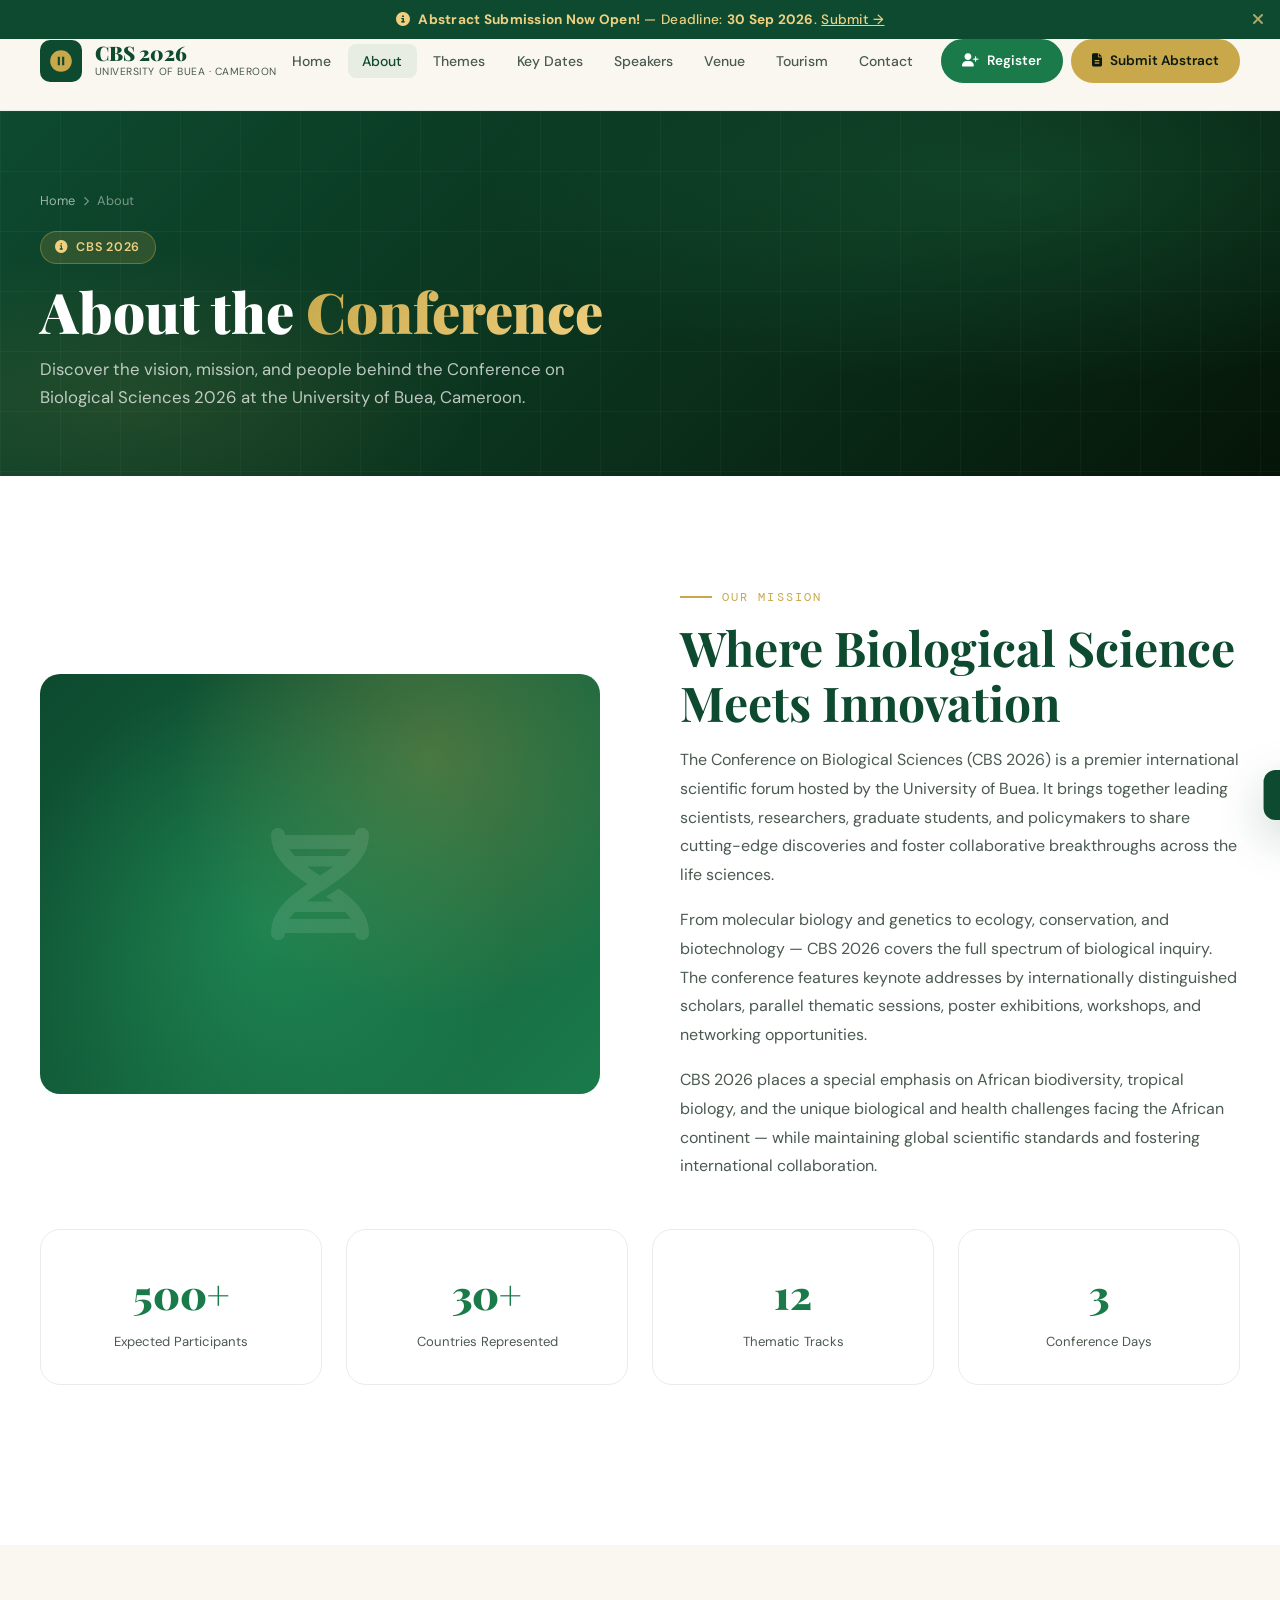
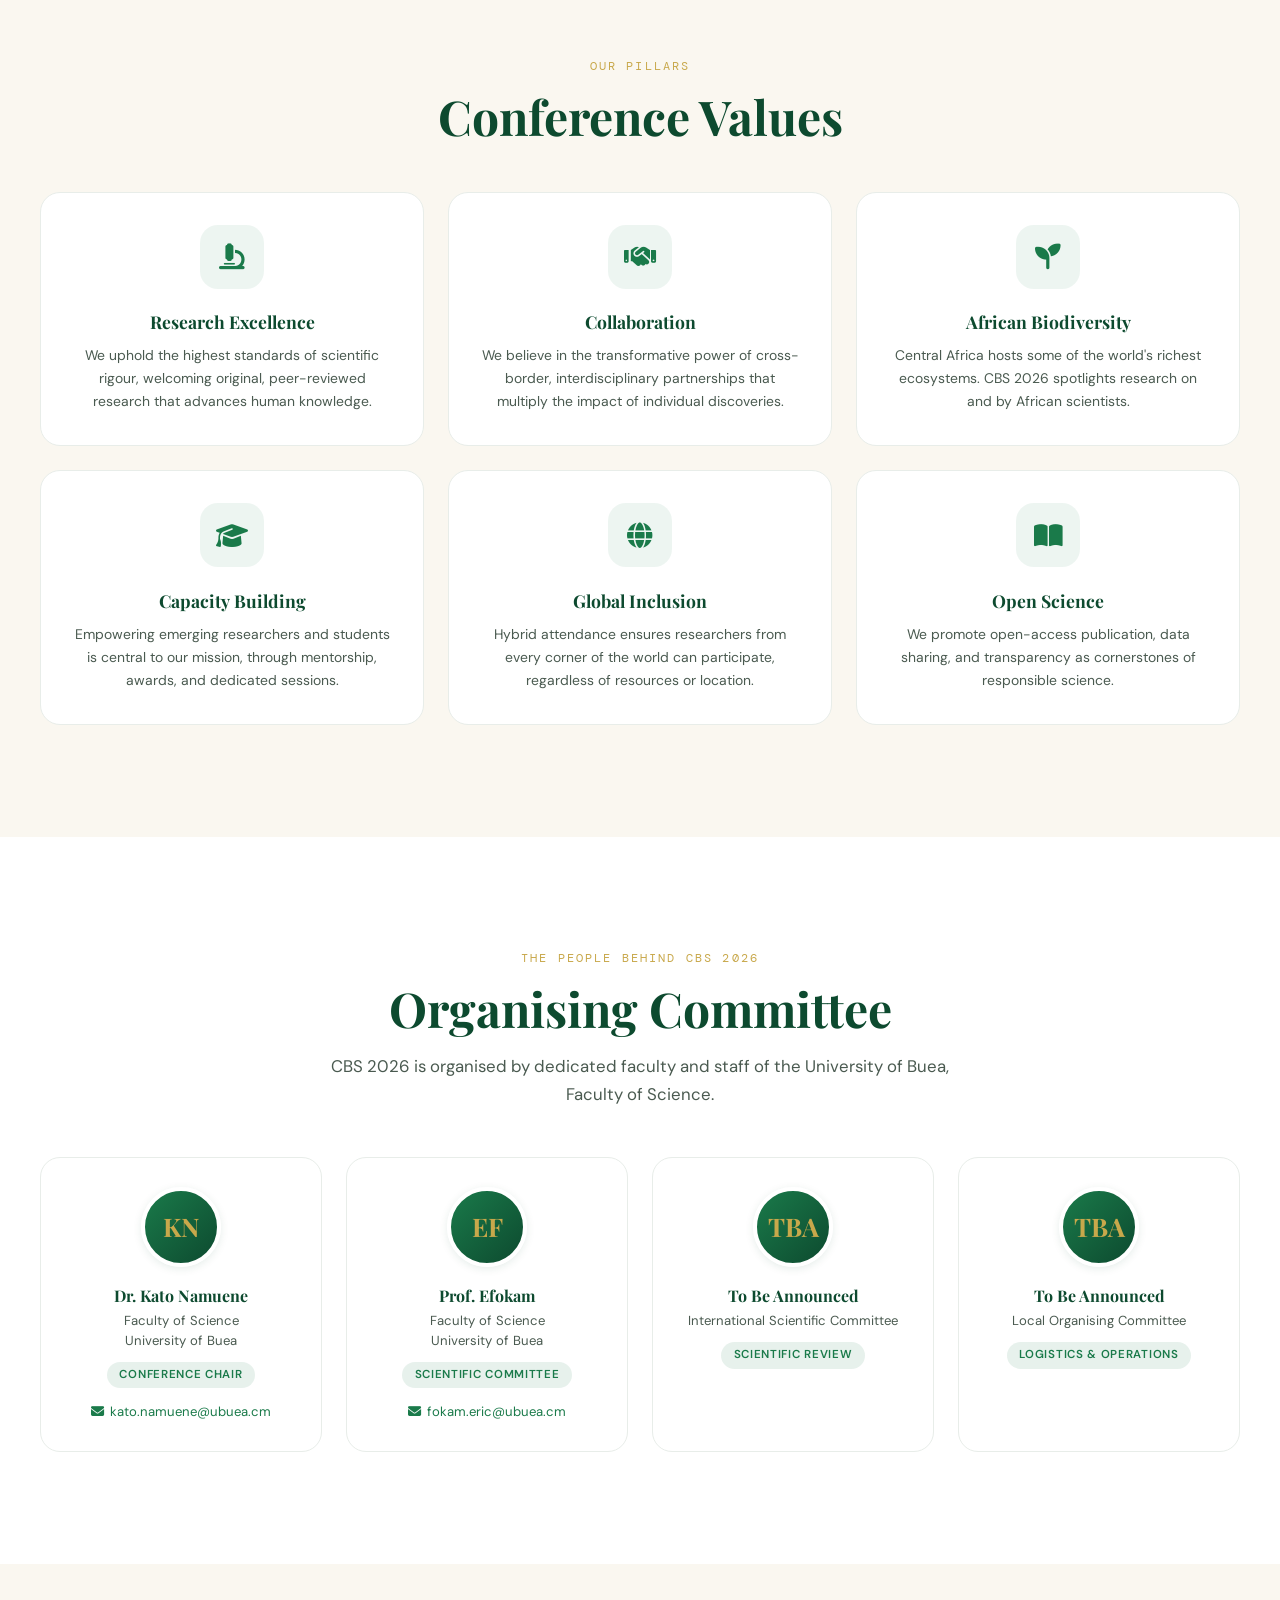
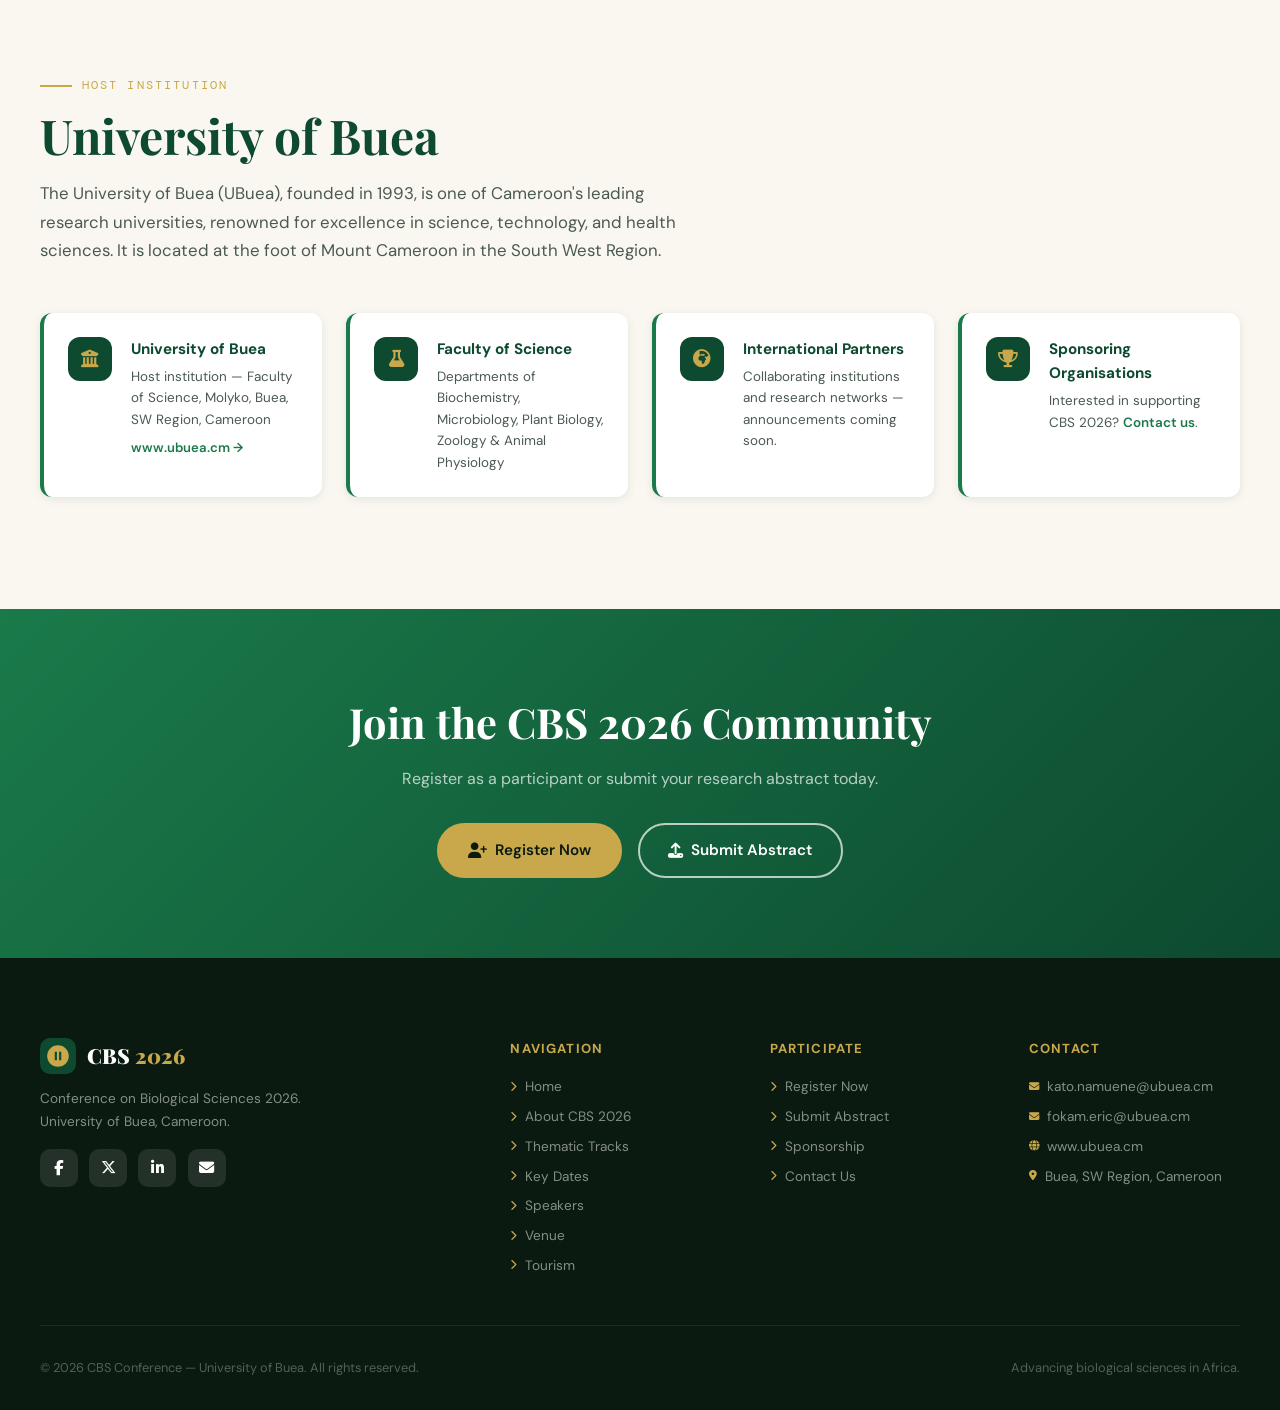
==== commit 62484664: "Addindex.html js/components.js pages/about.html pages/abstracts.html pages/contact.html pages/dates." ====
--- a/pages/about.html
+++ b/pages/about.html
@@ -168,8 +168,8 @@
       <div class="nav-cta-group">
         <a href="registration.html" class="btn btn-primary btn-sm"><i class="fa-solid fa-user-plus"></i> Register</a>
         <a href="abstracts.html" class="btn btn-gold btn-sm"><i class="fa-solid fa-file-alt"></i> Submit Abstract</a>
-        <button class="hamburger" id="hamburger-btn" aria-label="Toggle menu" aria-expanded="false"><span></span><span></span><span></span></button>
-      </div>
+      </div>
+      <button class="hamburger" id="hamburger-btn" aria-label="Toggle menu" aria-expanded="false"><span></span><span></span><span></span></button>
     </div>
   </div>
 </nav>
@@ -307,8 +307,8 @@
         <div class="role">Faculty of Science<br/>University of Buea</div>
         <span class="tag">Scientific Committee</span>
         <div style="margin-top:.8rem">
-          <a href="mailto:efokam@yahoo.com" style="font-size:.82rem;color:var(--green-mid);display:flex;align-items:center;justify-content:center;gap:.4rem">
-            <i class="fa-solid fa-envelope"></i>efokam@yahoo.com
+          <a href="mailto:fokam.eric@ubuea.cm" style="font-size:.82rem;color:var(--green-mid);display:flex;align-items:center;justify-content:center;gap:.4rem">
+            <i class="fa-solid fa-envelope"></i>fokam.eric@ubuea.cm
           </a>
         </div>
       </div>
@@ -421,7 +421,7 @@
     </ul></div>
     <div class="footer-col"><h4>Contact</h4><ul>
       <li><a href="mailto:kato.namuene@ubuea.cm"><i class="fa-solid fa-envelope"></i>kato.namuene@ubuea.cm</a></li>
-      <li><a href="mailto:efokam@yahoo.com"><i class="fa-solid fa-envelope"></i>efokam@yahoo.com</a></li>
+      <li><a href="mailto:fokam.eric@ubuea.cm"><i class="fa-solid fa-envelope"></i>fokam.eric@ubuea.cm</a></li>
       <li><a href="https://www.ubuea.cm" target="_blank" rel="noopener"><i class="fa-solid fa-globe"></i>www.ubuea.cm</a></li>
       <li><a href="venue.html"><i class="fa-solid fa-location-dot"></i>Buea, SW Region, Cameroon</a></li>
     </ul></div>
--- a/css/style.css
+++ b/css/style.css
@@ -78,7 +78,7 @@
 #announcement-bar .close-bar:hover { opacity:1; }
 
 /* NAVBAR */
-#navbar { position:sticky; top:0; z-index:1000; height:var(--nav-h); background:rgba(250,247,240,.96); backdrop-filter:blur(16px); -webkit-backdrop-filter:blur(16px); border-bottom:1px solid var(--gray-light); transition:box-shadow var(--transition); }
+#navbar { position:sticky; top:0; z-index:1500; height:var(--nav-h); background:rgba(250,247,240,.96); backdrop-filter:blur(16px); -webkit-backdrop-filter:blur(16px); border-bottom:1px solid var(--gray-light); transition:box-shadow var(--transition); }
 #navbar.scrolled { box-shadow:var(--shadow-md); }
 .nav-inner { display:flex; align-items:center; justify-content:space-between; height:100%; }
 .nav-logo { display:flex; align-items:center; gap:.8rem; text-decoration:none; }
@@ -97,11 +97,26 @@
 .hamburger.open span:nth-child(2) { opacity:0; }
 .hamburger.open span:nth-child(3) { transform:translateY(-7px) rotate(-45deg); }
 
-#mobile-nav { display:none; position:fixed; inset:0; z-index:999; }
-#mobile-nav.open { display:block; }
+#mobile-nav {
+  display: none;
+  position: fixed; inset: 0;
+  z-index: 2000;
+}
+#mobile-nav.open { display: block; }
 .mob-overlay { position:absolute; inset:0; background:rgba(10,26,16,.5); }
-.mob-drawer { position:absolute; top:0; right:0; width:min(320px,90vw); height:100%; background:var(--white); padding:calc(var(--nav-h) + 1rem) 1.5rem 2rem; display:flex; flex-direction:column; gap:.4rem; animation:drawerIn .3s ease; overflow-y:auto; }
-@keyframes drawerIn { from{transform:translateX(100%)} to{transform:translateX(0)} }
+.mob-drawer {
+  position: absolute; top: 0; right: 0;
+  width: min(320px, 90vw); height: 100%;
+  background: var(--white);
+  padding: calc(var(--nav-h) + 1rem) 1.5rem 2rem;
+  display: flex; flex-direction: column; gap: .4rem;
+  overflow-y: auto;
+  transform: translateX(100%);
+  transition: transform .3s cubic-bezier(.4,0,.2,1);
+}
+#mobile-nav.open .mob-drawer {
+  transform: translateX(0);
+}
 .mob-drawer a { display:flex; align-items:center; gap:.8rem; padding:.85rem 1rem; font-size:.95rem; font-weight:500; color:var(--dark); border-radius:10px; border-left:3px solid transparent; transition:var(--transition); }
 .mob-drawer a:hover, .mob-drawer a.active { background:var(--cream); border-left-color:var(--green-mid); padding-left:1.4rem; color:var(--green-deep); }
 .mob-drawer a i { color:var(--green-mid); width:18px; text-align:center; }
@@ -270,7 +285,7 @@
 /* RESPONSIVE */
 @media(max-width:1100px){ .footer-grid{grid-template-columns:1fr 1fr} .grid-4{grid-template-columns:repeat(2,1fr)} }
 @media(max-width:900px){
-  .nav-links,.nav-cta-group{display:none} .hamburger{display:flex}
+  .nav-links{display:none} .nav-cta-group{display:none} .hamburger{display:flex !important; visibility:visible !important}
   .grid-2,.grid-3{grid-template-columns:1fr}
   .form-row.cols-2,.form-row.cols-3{grid-template-columns:1fr}
   .timeline::before{left:80px} .tl-item{grid-template-columns:80px 1fr} .tl-dot{left:74px} .tl-date{padding-right:1rem}
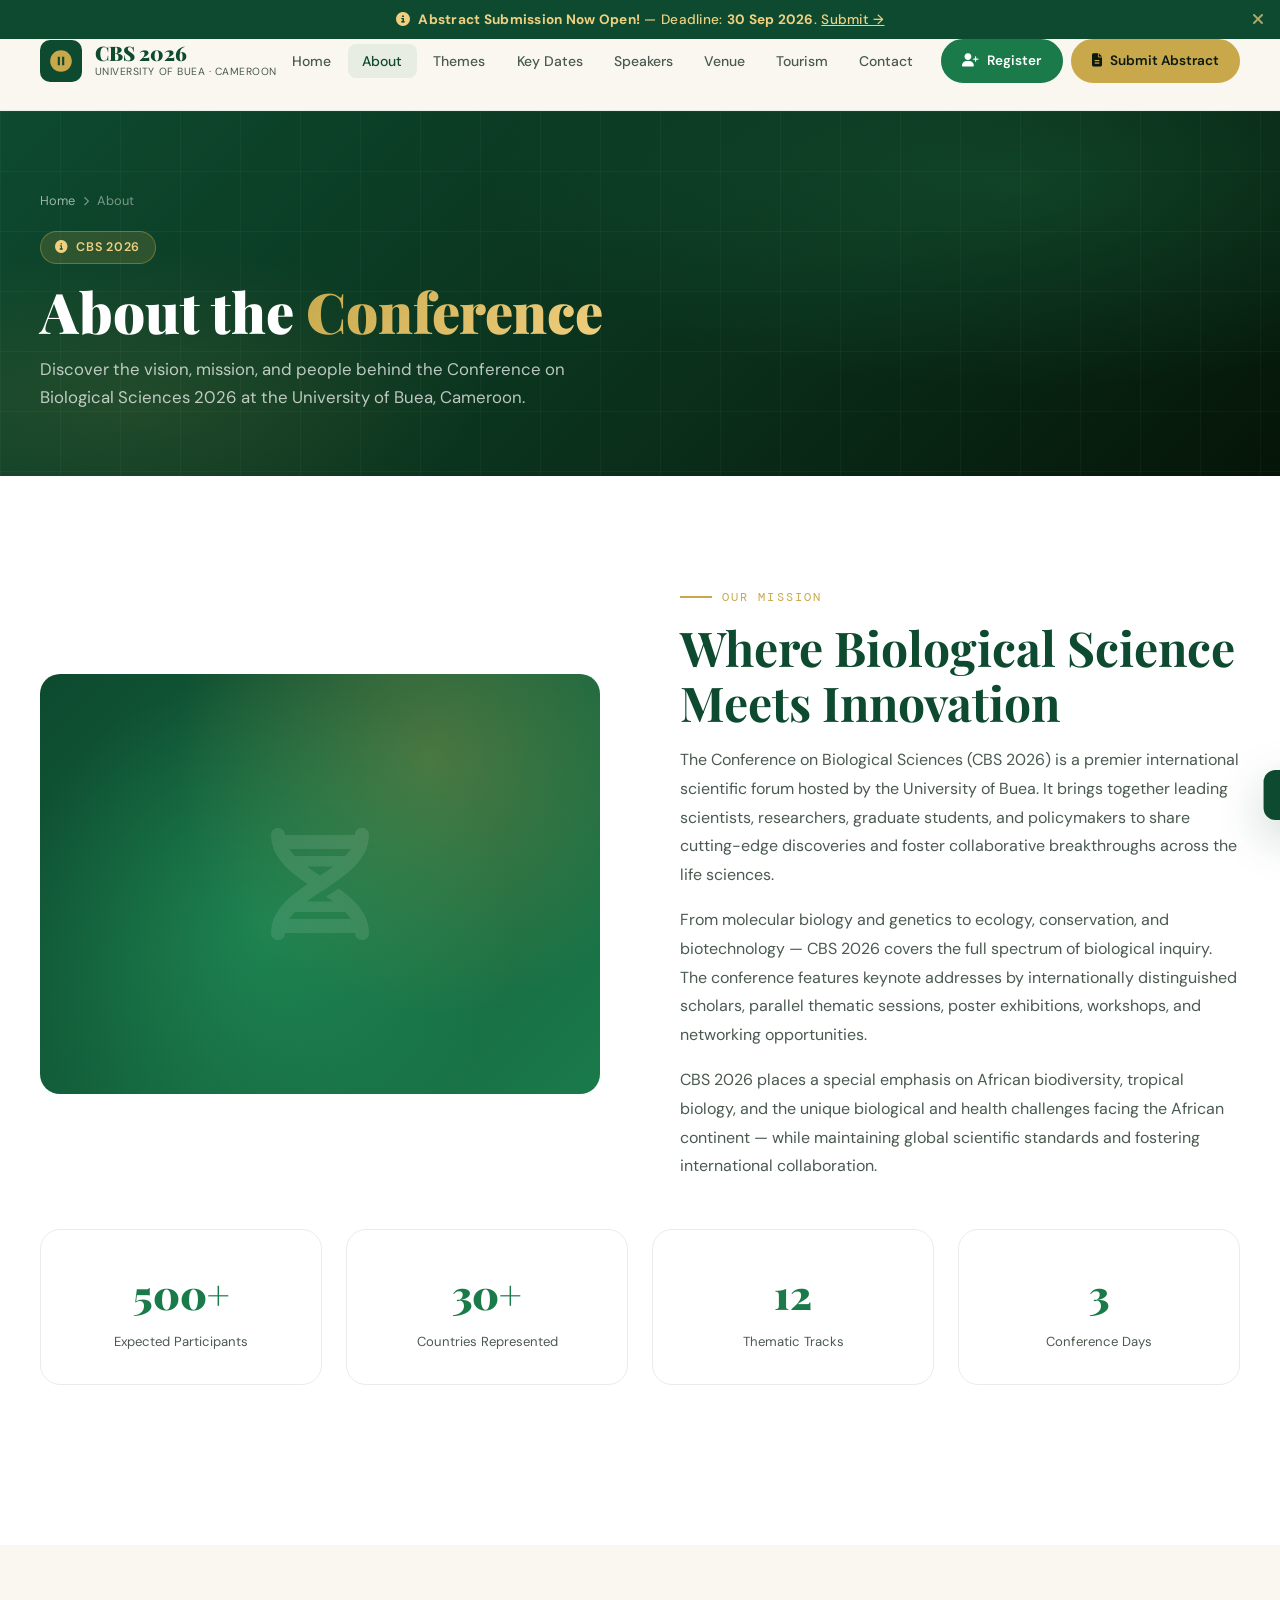
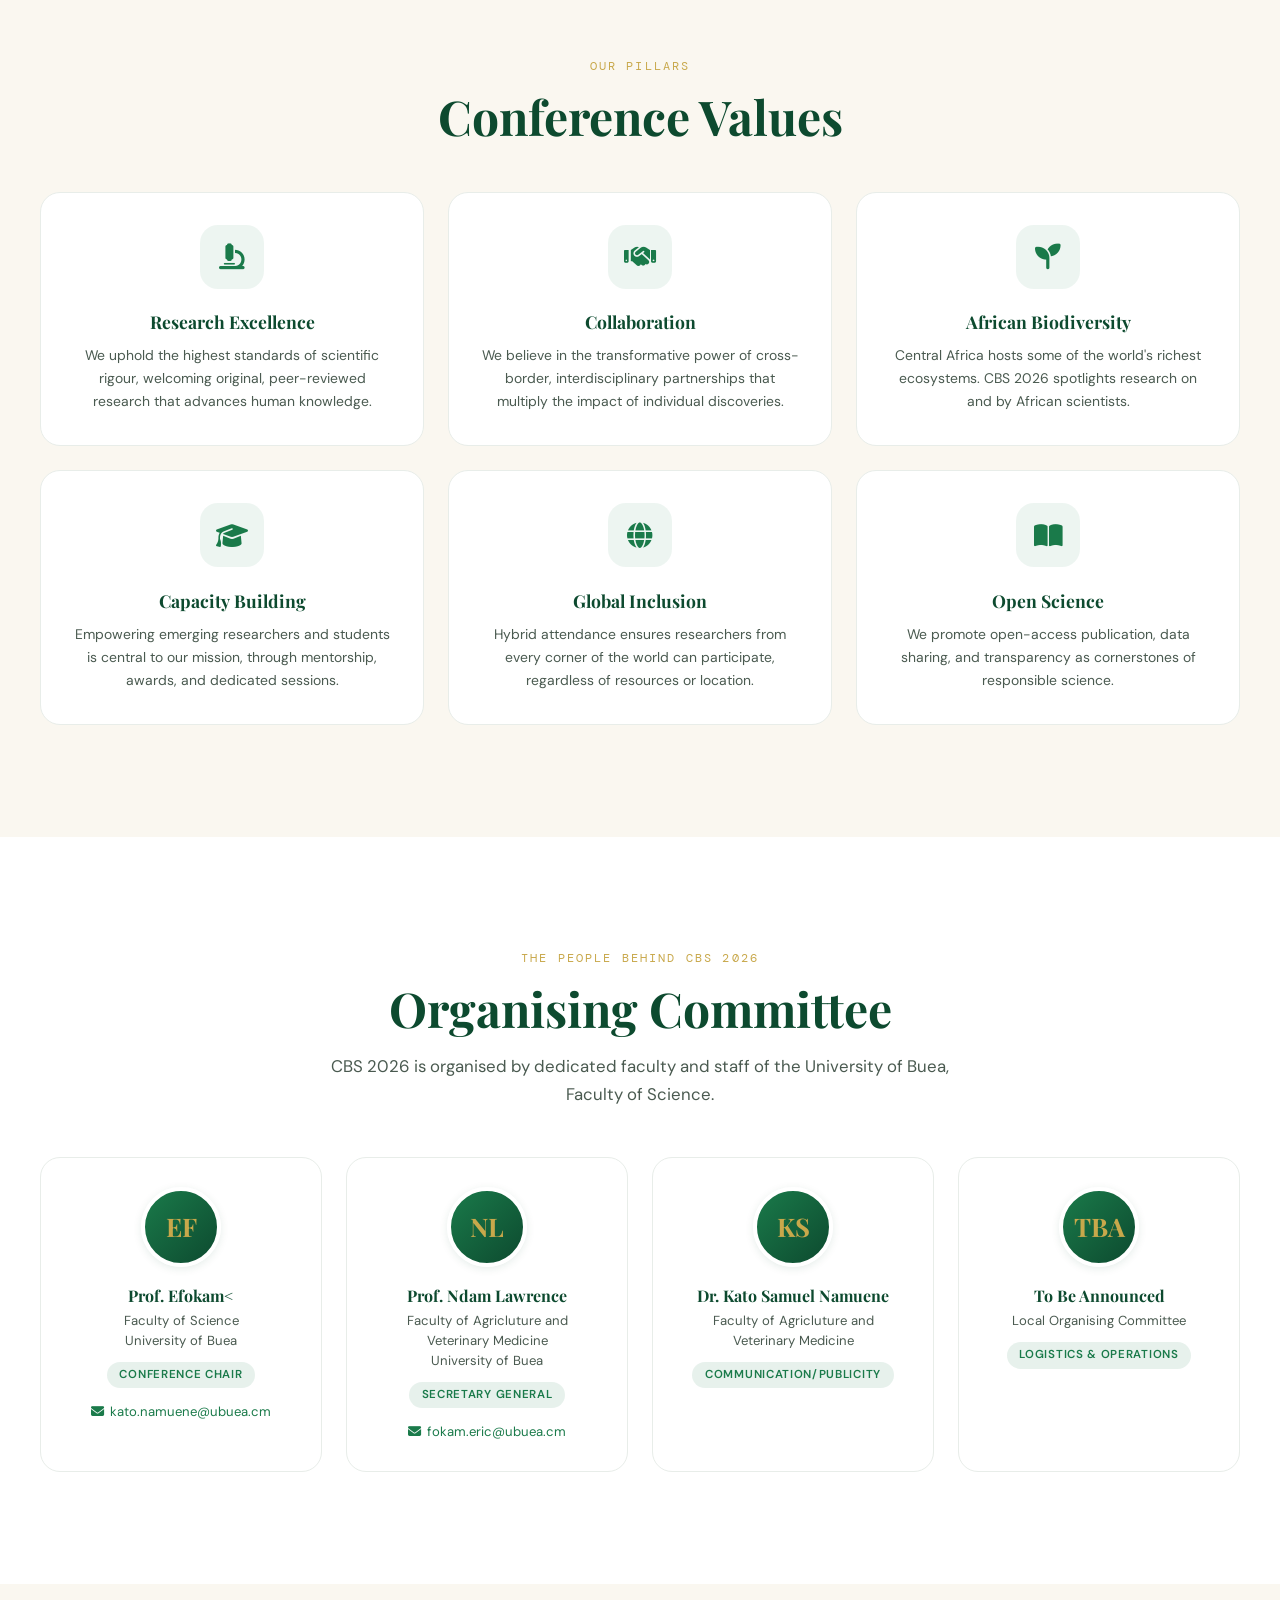
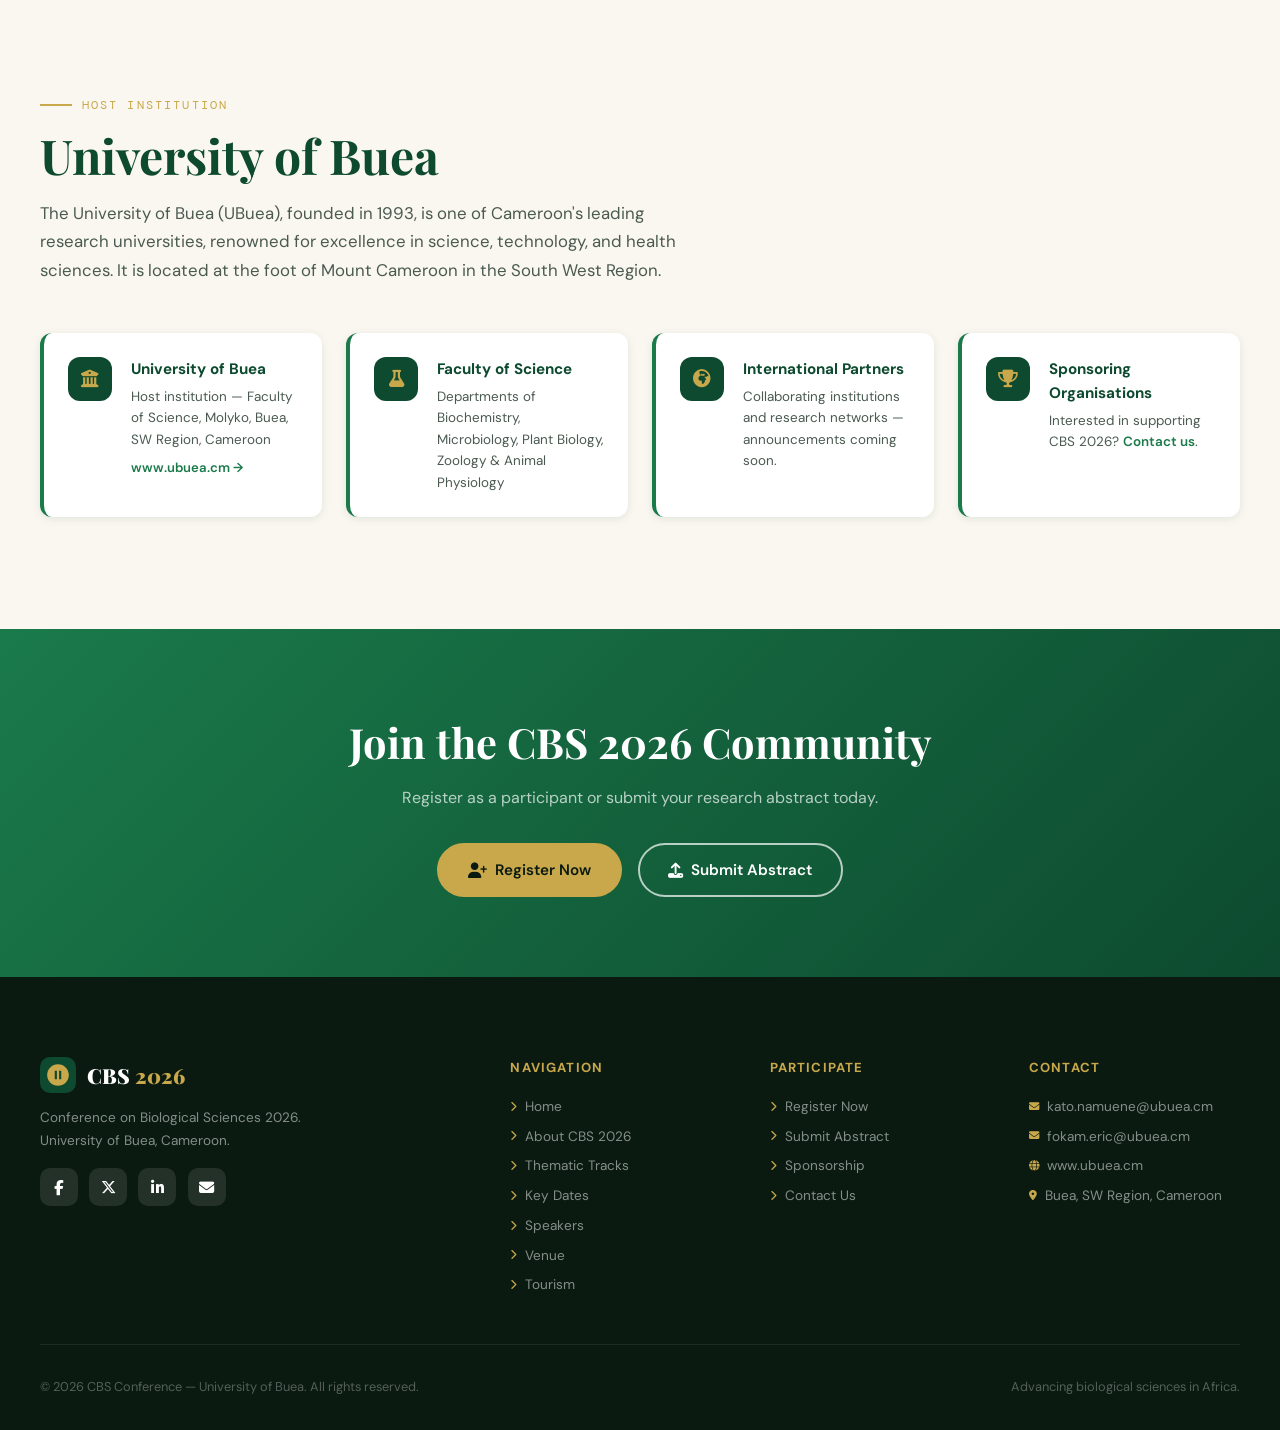
==== commit 631dedd3: "Addpages/about.html" ====
--- a/pages/about.html
+++ b/pages/about.html
@@ -291,8 +291,8 @@
     </div>
     <div class="committee-grid">
       <div class="committee-card reveal">
-        <div class="committee-avatar">KN</div>
-        <h4>Dr. Kato Namuene</h4>
+        <div class="committee-avatar">EF</div>
+        <h4>Prof. Efokam<</h4>
         <div class="role">Faculty of Science<br/>University of Buea</div>
         <span class="tag">Conference Chair</span>
         <div style="margin-top:.8rem">
@@ -302,10 +302,10 @@
         </div>
       </div>
       <div class="committee-card reveal delay-1">
-        <div class="committee-avatar">EF</div>
-        <h4>Prof. Efokam</h4>
-        <div class="role">Faculty of Science<br/>University of Buea</div>
-        <span class="tag">Scientific Committee</span>
+        <div class="committee-avatar">NL</div>
+        <h4>Prof. Ndam Lawrence</h4>
+        <div class="role">Faculty of Agricluture and Veterinary Medicine<br/>University of Buea</div>
+        <span class="tag">Secretary General</span>
         <div style="margin-top:.8rem">
           <a href="mailto:fokam.eric@ubuea.cm" style="font-size:.82rem;color:var(--green-mid);display:flex;align-items:center;justify-content:center;gap:.4rem">
             <i class="fa-solid fa-envelope"></i>fokam.eric@ubuea.cm
@@ -313,10 +313,10 @@
         </div>
       </div>
       <div class="committee-card reveal delay-2">
-        <div class="committee-avatar">TBA</div>
-        <h4>To Be Announced</h4>
-        <div class="role">International Scientific Committee</div>
-        <span class="tag">Scientific Review</span>
+        <div class="committee-avatar">KS</div>
+        <h4>Dr. Kato Samuel Namuene</h4>
+        <div class="role">Faculty of Agricluture and Veterinary Medicine</div>
+        <span class="tag">Communication/Publicity</span>
       </div>
       <div class="committee-card reveal delay-3">
         <div class="committee-avatar">TBA</div>
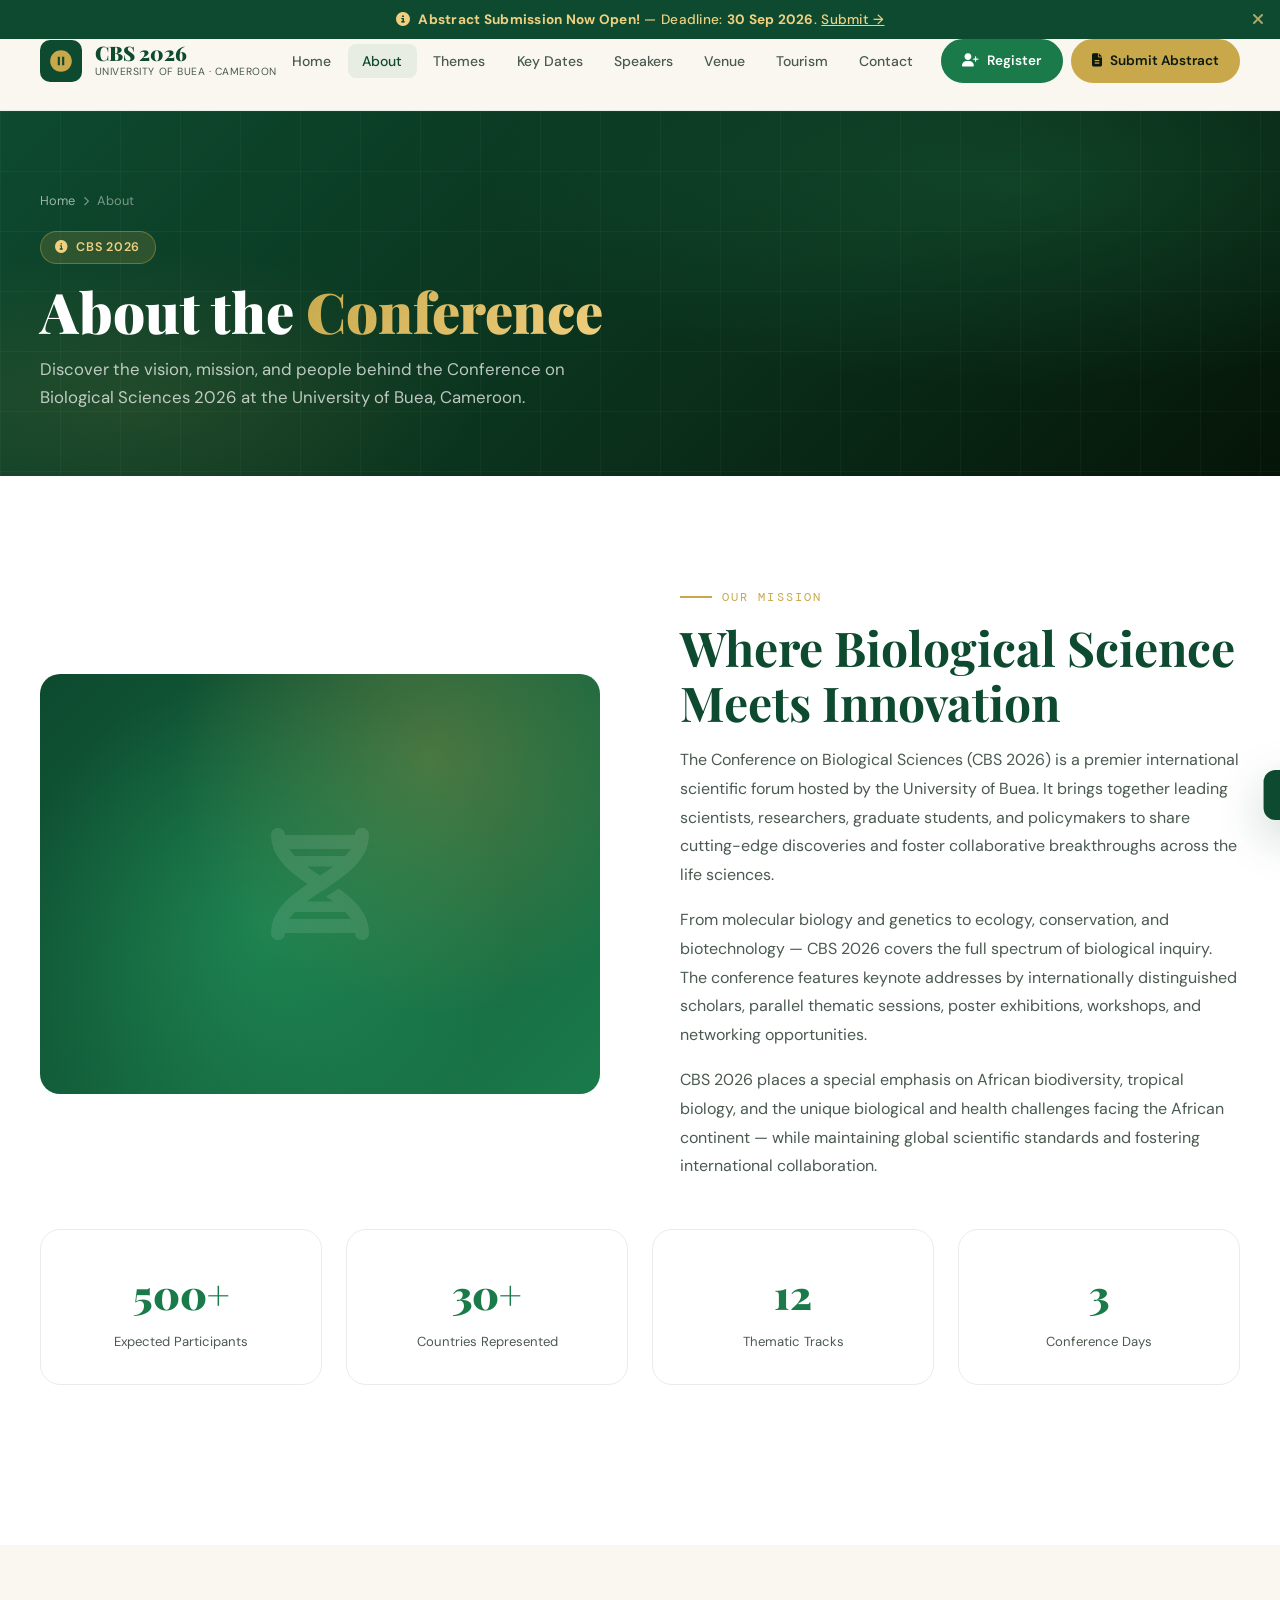
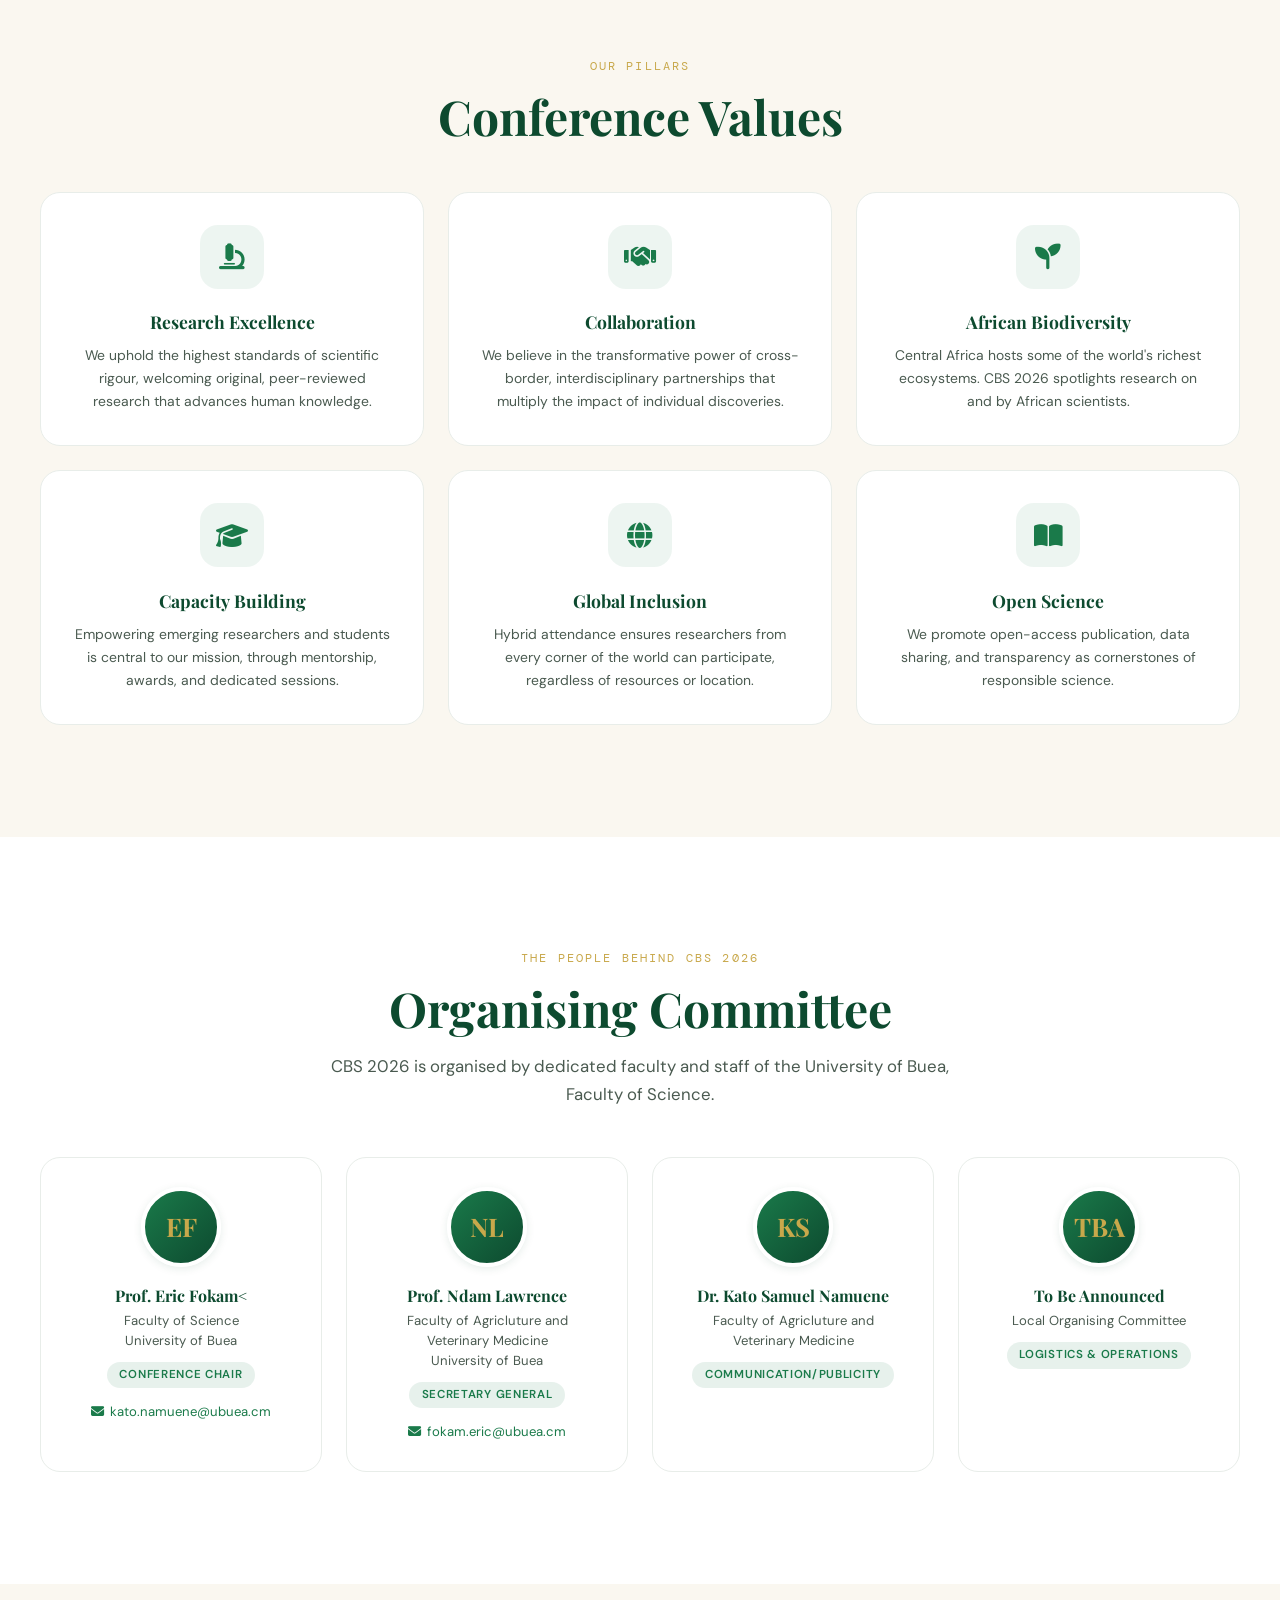
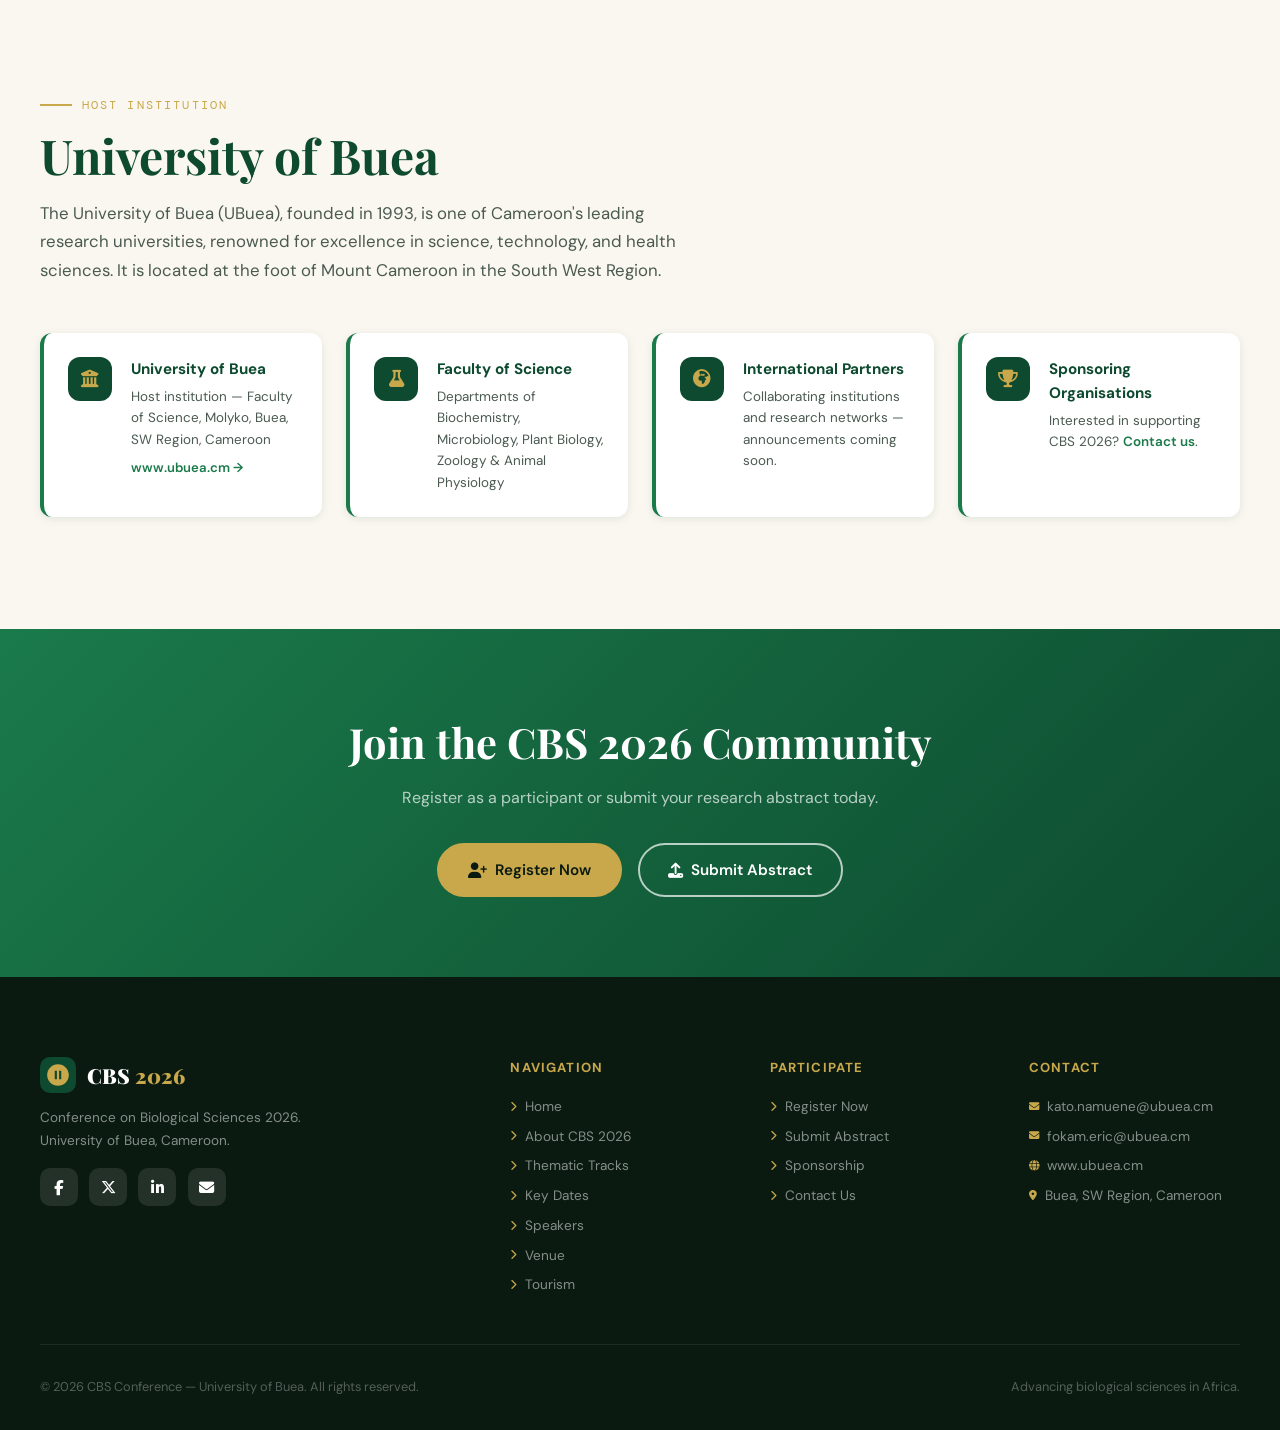
==== commit ec738d70: "Addpages/about.html" ====
--- a/pages/about.html
+++ b/pages/about.html
@@ -292,7 +292,7 @@
     <div class="committee-grid">
       <div class="committee-card reveal">
         <div class="committee-avatar">EF</div>
-        <h4>Prof. Efokam<</h4>
+        <h4>Prof. Eric Fokam<</h4>
         <div class="role">Faculty of Science<br/>University of Buea</div>
         <span class="tag">Conference Chair</span>
         <div style="margin-top:.8rem">
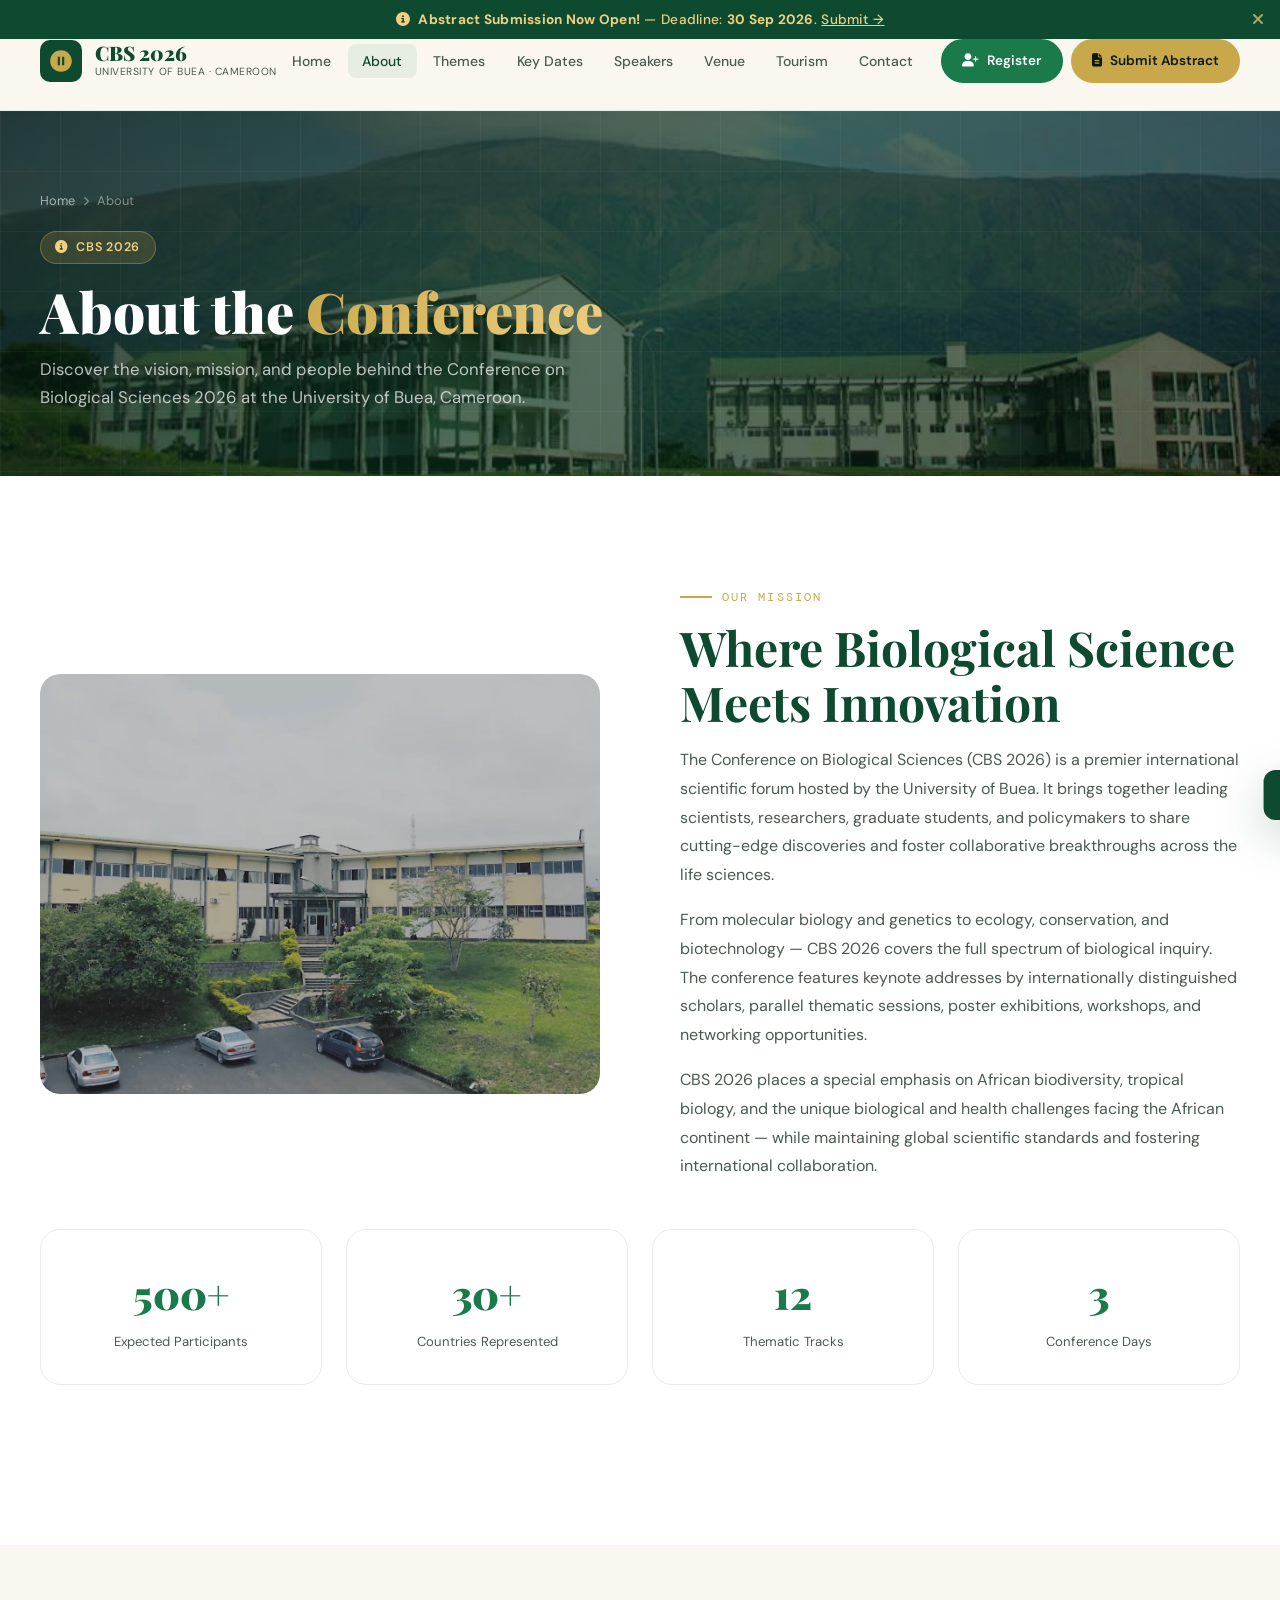
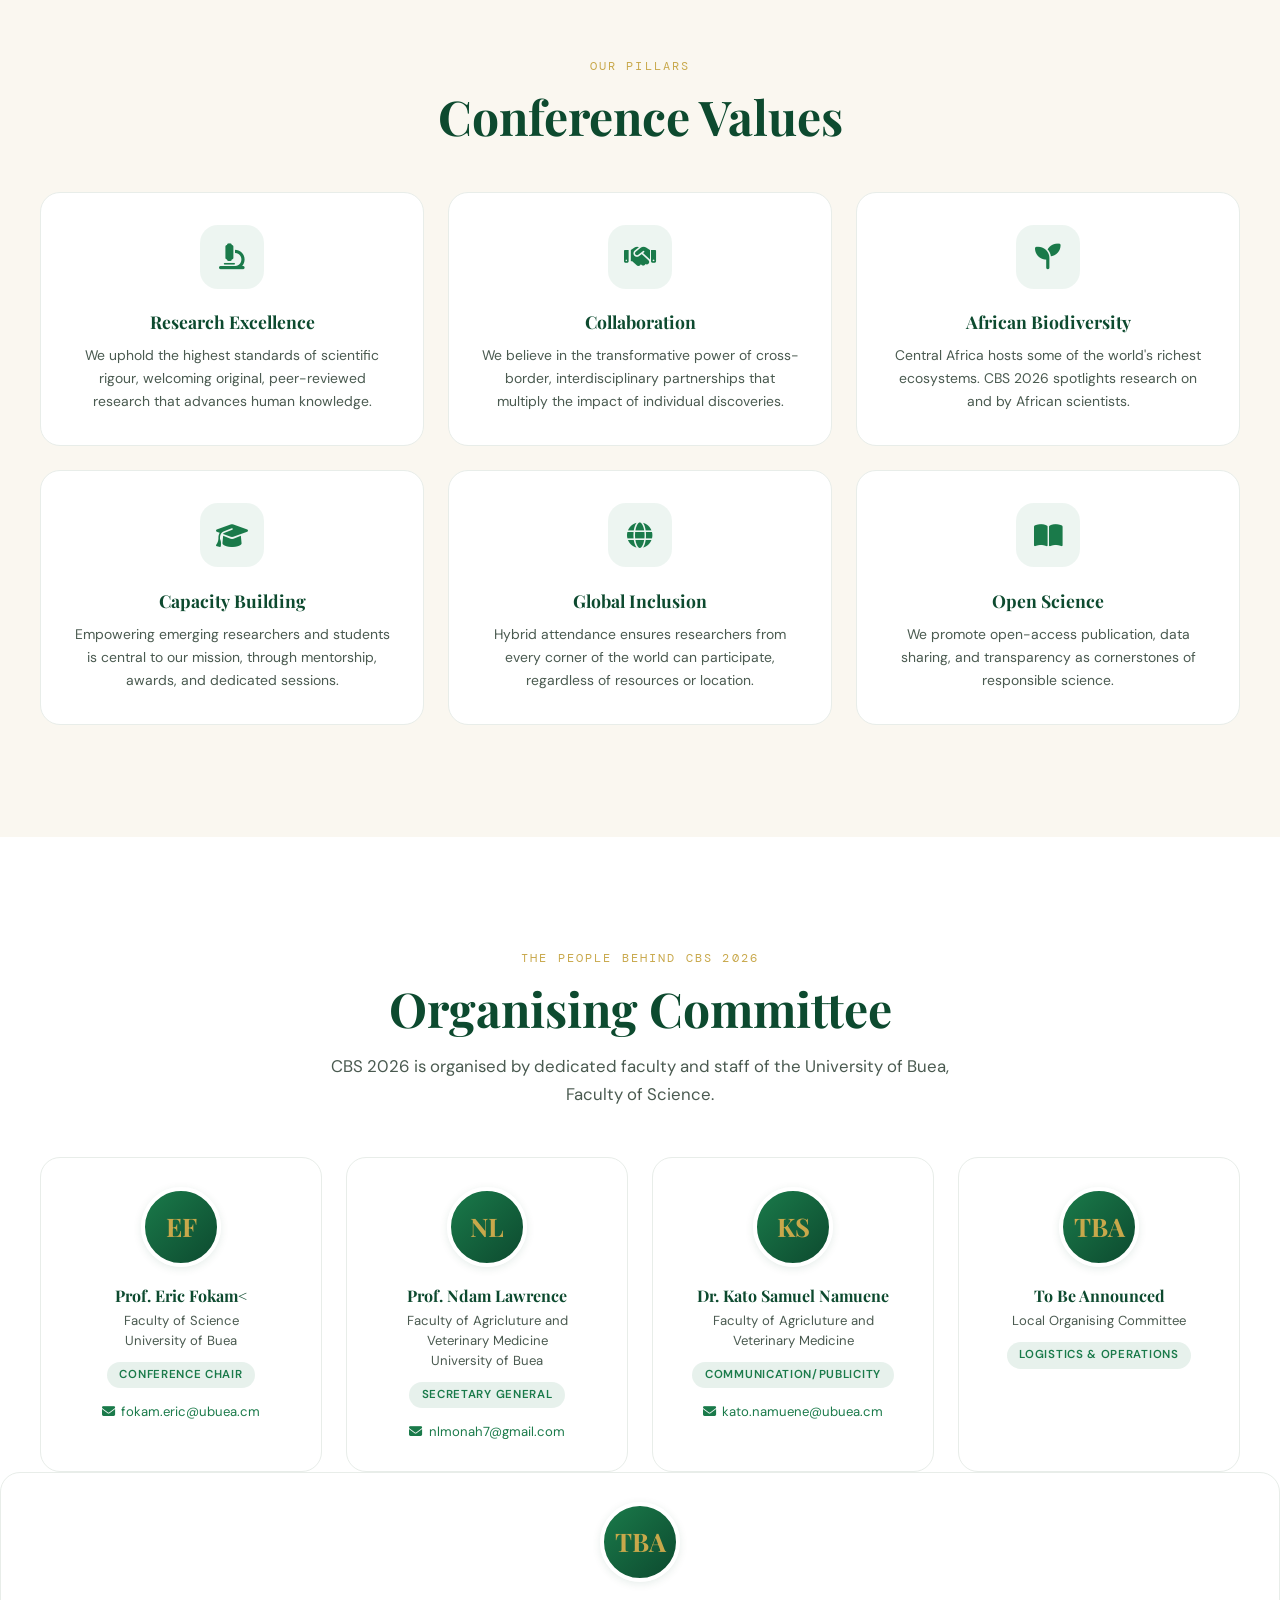
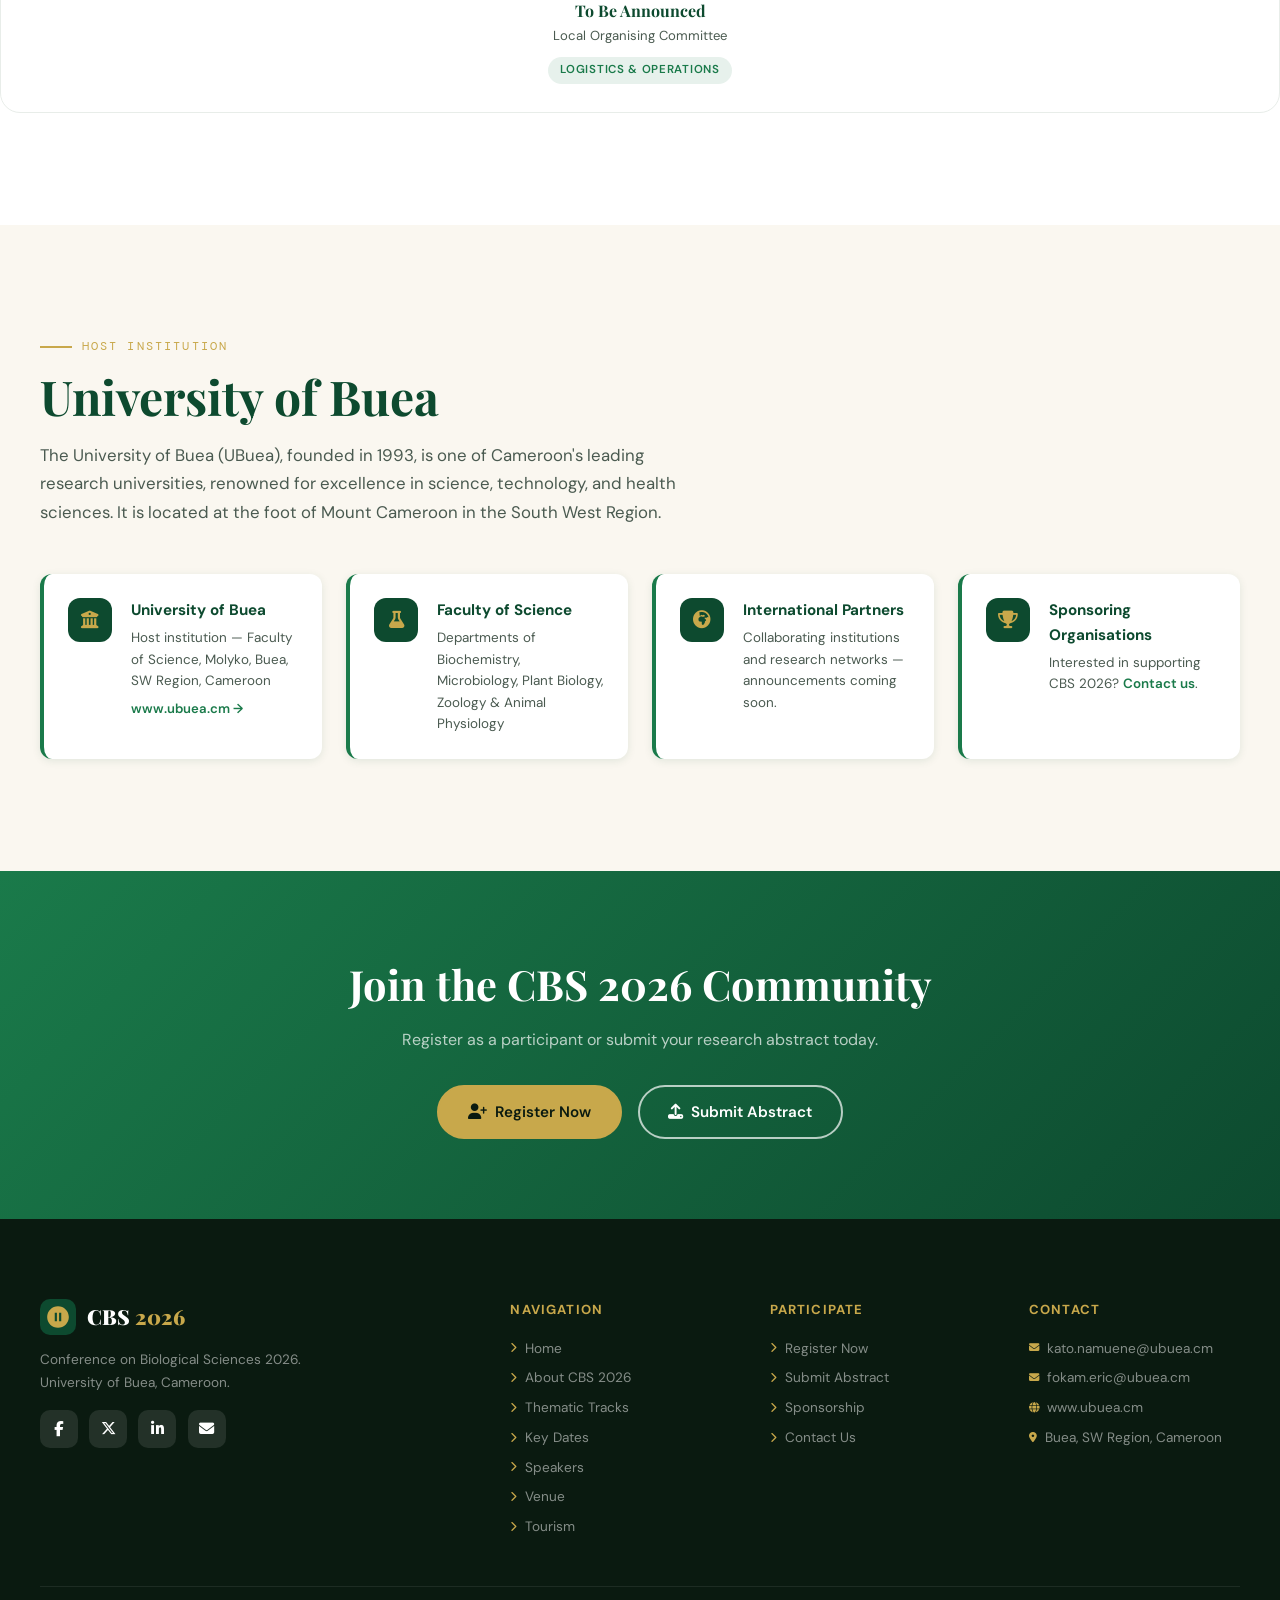
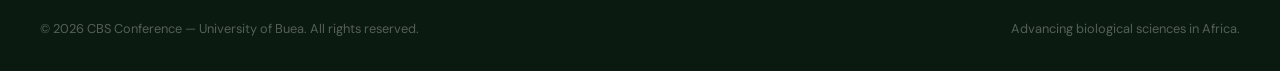
==== commit eb392dff: "Add.DS_Store css/home.css css/style.css index.html js/main.js pages/about.html pages/abstracts.html " ====
--- a/pages/about.html
+++ b/pages/about.html
@@ -18,19 +18,8 @@
     }
     .mission-img {
       width: 100%; aspect-ratio: 4/3;
-      background: linear-gradient(135deg, var(--green-deep), var(--green-mid));
+      background: var(--gray-light);
       border-radius: var(--radius-lg); overflow: hidden; position: relative;
-    }
-    .mission-img::before {
-      content: ''; position: absolute; inset: 0;
-      background:
-        radial-gradient(circle at 40% 60%, rgba(45,181,110,.4) 0%, transparent 60%),
-        radial-gradient(circle at 70% 20%, rgba(200,168,75,.3) 0%, transparent 50%);
-    }
-    .mission-img i {
-      position: absolute; inset: 0;
-      display: flex; align-items: center; justify-content: center;
-      font-size: 7rem; color: rgba(255,255,255,.1);
     }
 
     .values-grid {
@@ -193,6 +182,21 @@
 
 <!-- PAGE HERO -->
 <section class="page-hero">
+  <div class="carousel-bg">
+    <div class="slide"><img src="../images/campus01.jpg" alt="UB buildings with Mount Cameroon"/></div>
+    <div class="slide"><img src="../images/campus02.png" alt="University of Buea main gate"/></div>
+    <div class="slide"><img src="../images/campus03.png" alt="University of Buea second gate"/></div>
+    <div class="slide"><img src="../images/campus04.png" alt="Campus roundpoint aerial"/></div>
+    <div class="slide"><img src="../images/campus05.png" alt="Elephant statue roundabout"/></div>
+    <div class="slide"><img src="../images/campus06.png" alt="Campus aerial view"/></div>
+    <div class="slide"><img src="../images/campus07.png" alt="Central Administration building"/></div>
+    <div class="slide"><img src="../images/campus08.png" alt="Faculty building aerial"/></div>
+    <div class="slide"><img src="../images/campus09.png" alt="Library building"/></div>
+    <div class="slide"><img src="../images/campus10.png" alt="Faculty of Science"/></div>
+    <div class="slide"><img src="../images/campus11.png" alt="ASTI building"/></div>
+    <div class="slide"><img src="../images/campus12.png" alt="Campus panorama"/></div>
+    <div class="slide"><img src="../images/campus13.png" alt="Campus wide view"/></div>
+  </div>
   <div class="container">
     <div class="page-hero-inner">
       <div class="breadcrumb">
@@ -212,7 +216,7 @@
   <div class="container">
     <div class="mission-grid">
       <div class="mission-img reveal">
-        <i class="fa-solid fa-dna"></i>
+        <img src="../images/campus09.png" alt="University of Buea campus" style="width:100%;height:100%;object-fit:cover;display:block;border-radius:var(--radius-lg);"/>
       </div>
       <div class="reveal delay-2">
         <div class="section-label">Our Mission</div>
@@ -297,7 +301,7 @@
         <span class="tag">Conference Chair</span>
         <div style="margin-top:.8rem">
           <a href="mailto:kato.namuene@ubuea.cm" style="font-size:.82rem;color:var(--green-mid);display:flex;align-items:center;justify-content:center;gap:.4rem">
-            <i class="fa-solid fa-envelope"></i>kato.namuene@ubuea.cm
+            <i class="fa-solid fa-envelope"></i>fokam.eric@ubuea.cm
           </a>
         </div>
       </div>
@@ -307,8 +311,8 @@
         <div class="role">Faculty of Agricluture and Veterinary Medicine<br/>University of Buea</div>
         <span class="tag">Secretary General</span>
         <div style="margin-top:.8rem">
-          <a href="mailto:fokam.eric@ubuea.cm" style="font-size:.82rem;color:var(--green-mid);display:flex;align-items:center;justify-content:center;gap:.4rem">
-            <i class="fa-solid fa-envelope"></i>fokam.eric@ubuea.cm
+          <a href="mailto:nlmonah7@gmail.com" style="font-size:.82rem;color:var(--green-mid);display:flex;align-items:center;justify-content:center;gap:.4rem">
+            <i class="fa-solid fa-envelope"></i>nlmonah7@gmail.com
           </a>
         </div>
       </div>
@@ -317,6 +321,21 @@
         <h4>Dr. Kato Samuel Namuene</h4>
         <div class="role">Faculty of Agricluture and Veterinary Medicine</div>
         <span class="tag">Communication/Publicity</span>
+        <div style="margin-top:.8rem">
+          <a href="mailto:kato.namuene@ubuea.cm" style="font-size:.82rem;color:var(--green-mid);display:flex;align-items:center;justify-content:center;gap:.4rem">
+            <i class="fa-solid fa-envelope"></i>kato.namuene@ubuea.cm
+          </a>
+        </div>
+      </div>
+      <div class="committee-card reveal delay-3">
+        <div class="committee-avatar">TBA</div>
+        <h4>To Be Announced</h4>
+        <div class="role">Local Organising Committee</div>
+        <span class="tag">Logistics &amp; Operations</span>
+      </div>
+    </div>
+          </a>
+        </div>
       </div>
       <div class="committee-card reveal delay-3">
         <div class="committee-avatar">TBA</div>
--- a/css/style.css
+++ b/css/style.css
@@ -297,3 +297,58 @@
   .timeline::before{left:60px} .tl-item{grid-template-columns:60px 1fr;gap:1rem} .tl-dot{left:54px}
   .page-hero{padding:3.5rem 0 3rem}
 }
+
+/* ═══════════════════════════════════════════════════════
+   SHARED CAROUSEL (homepage hero + page hero banners)
+═══════════════════════════════════════════════════════ */
+.carousel-bg {
+  position: absolute; inset: 0; z-index: 0;
+  overflow: hidden;
+}
+.carousel-bg .slide {
+  position: absolute; inset: 0;
+  opacity: 0;
+  transition: opacity 1.2s ease;
+}
+.carousel-bg .slide.active { opacity: 1; }
+.carousel-bg .slide img {
+  width: 100%; height: 100%;
+  object-fit: cover;
+  object-position: center;
+  display: block;
+}
+/* Dark overlay on top of carousel */
+.carousel-bg::after {
+  content: '';
+  position: absolute; inset: 0; z-index: 1;
+  background: linear-gradient(
+    135deg,
+    rgba(5,20,10,.80) 0%,
+    rgba(10,46,26,.70) 50%,
+    rgba(5,15,8,.65) 100%
+  );
+  pointer-events: none;
+}
+/* Carousel dots */
+.carousel-dots {
+  position: absolute; bottom: 1.4rem; left: 50%;
+  transform: translateX(-50%);
+  display: flex; gap: .5rem;
+  z-index: 10;
+}
+.carousel-dots .dot {
+  width: 7px; height: 7px;
+  border-radius: 50%;
+  background: rgba(255,255,255,.35);
+  border: none; cursor: pointer;
+  padding: 0;
+  transition: background .3s ease, transform .3s ease;
+}
+.carousel-dots .dot.active {
+  background: var(--gold);
+  transform: scale(1.3);
+}
+
+/* Page hero with carousel — override static gradient */
+.page-hero { position: relative; overflow: hidden; }
+.page-hero .page-hero-inner { position: relative; z-index: 2; }
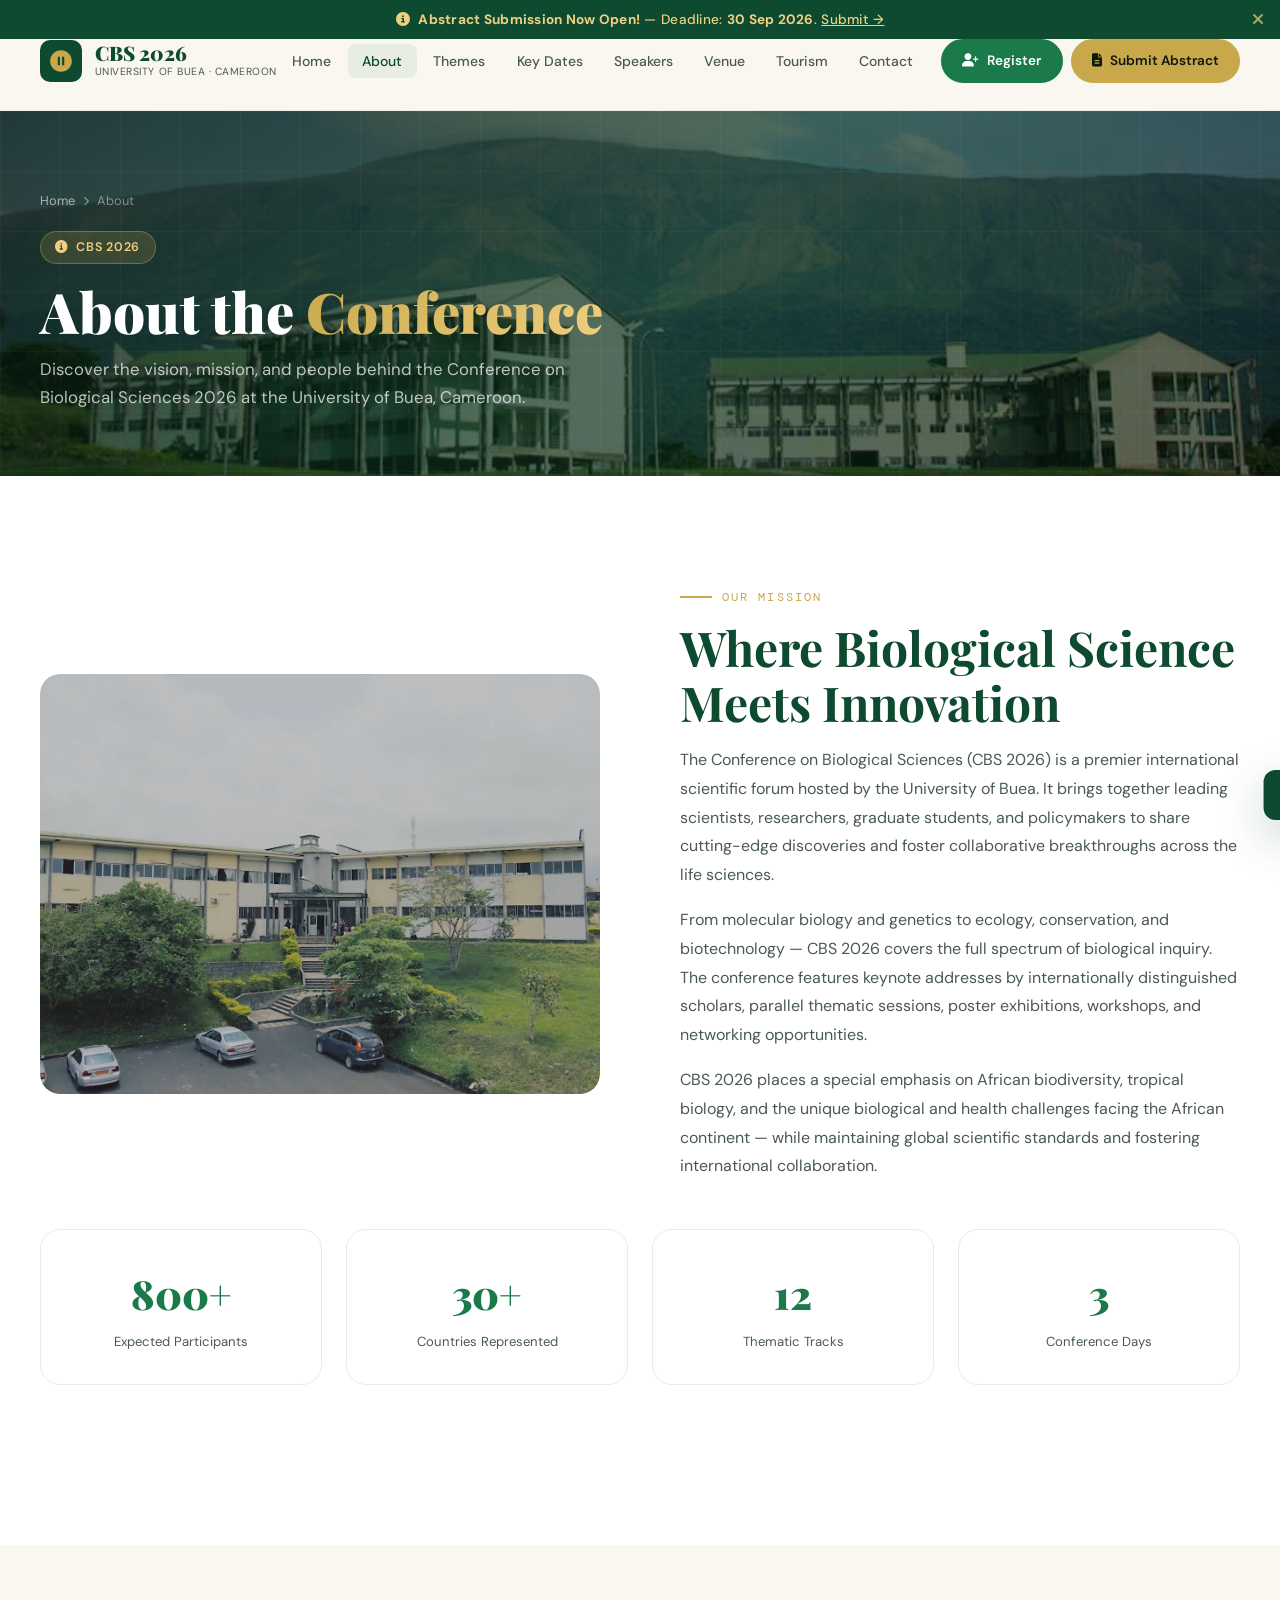
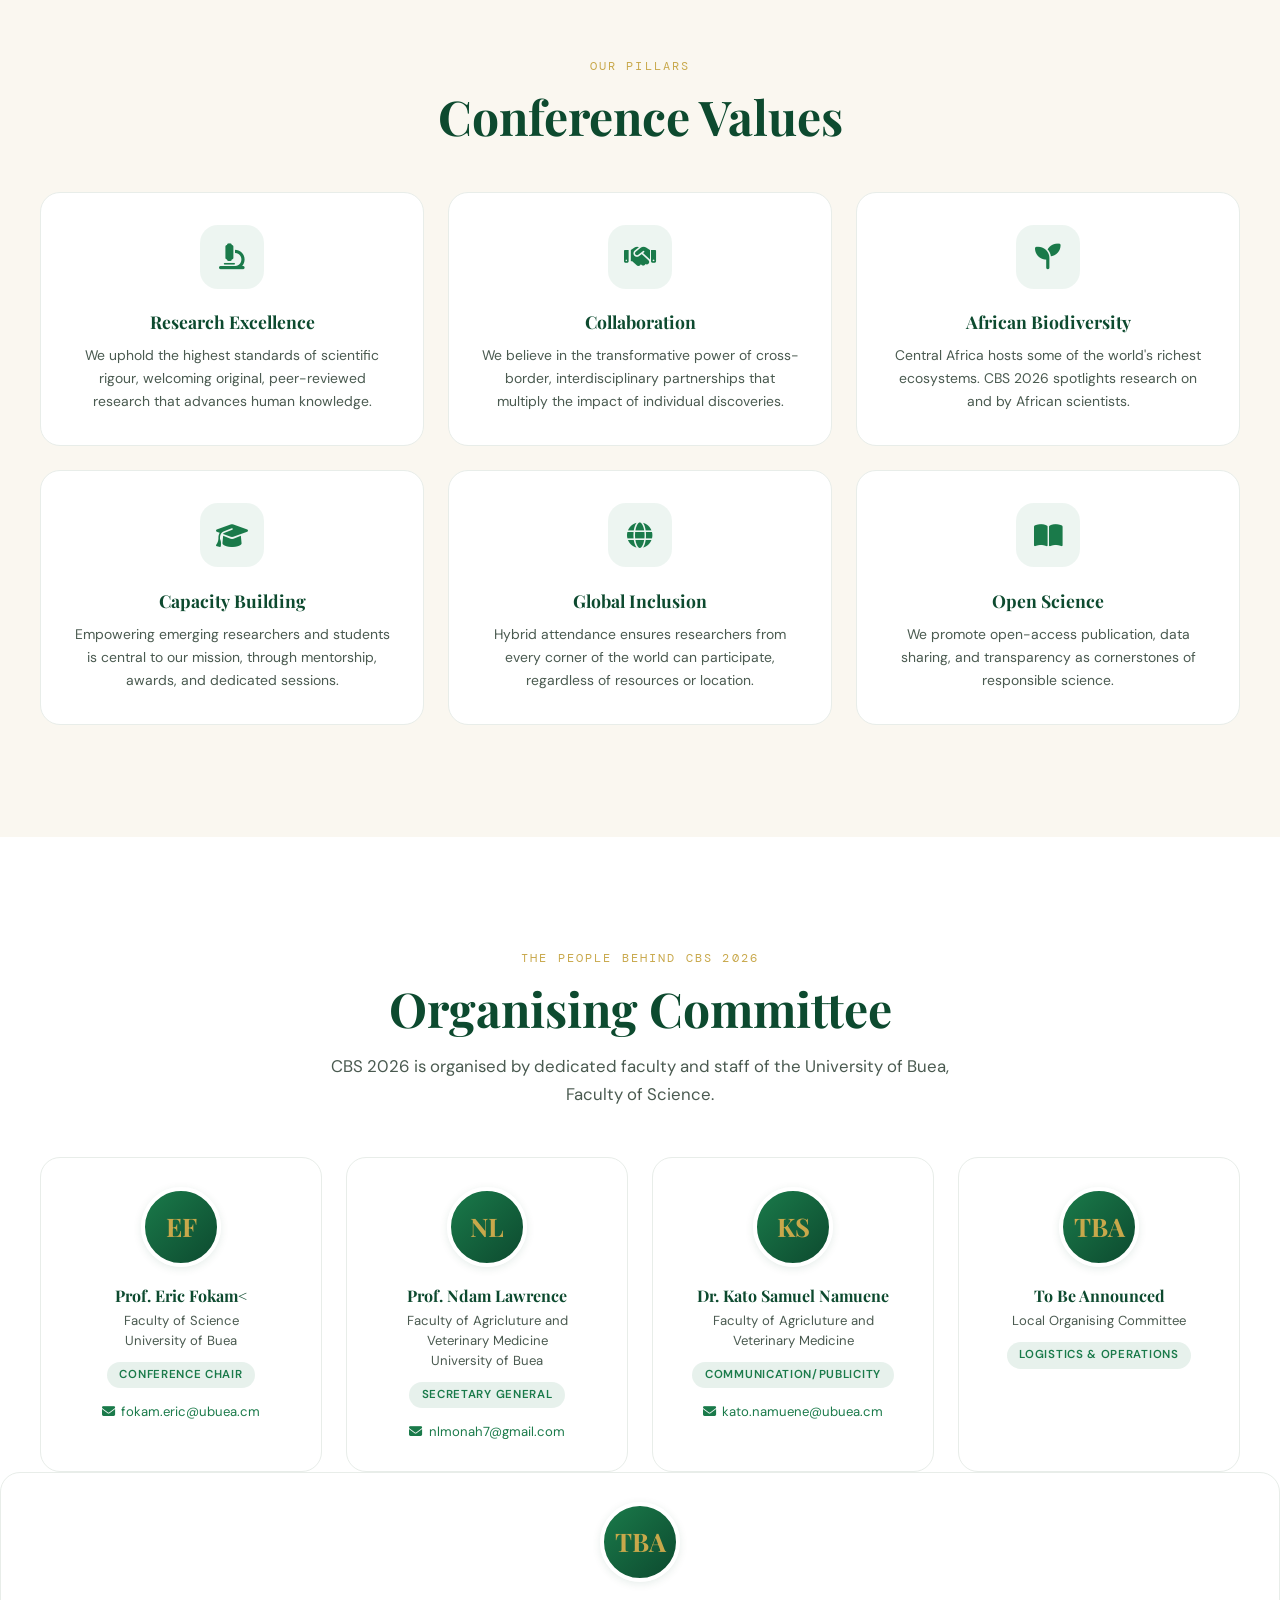
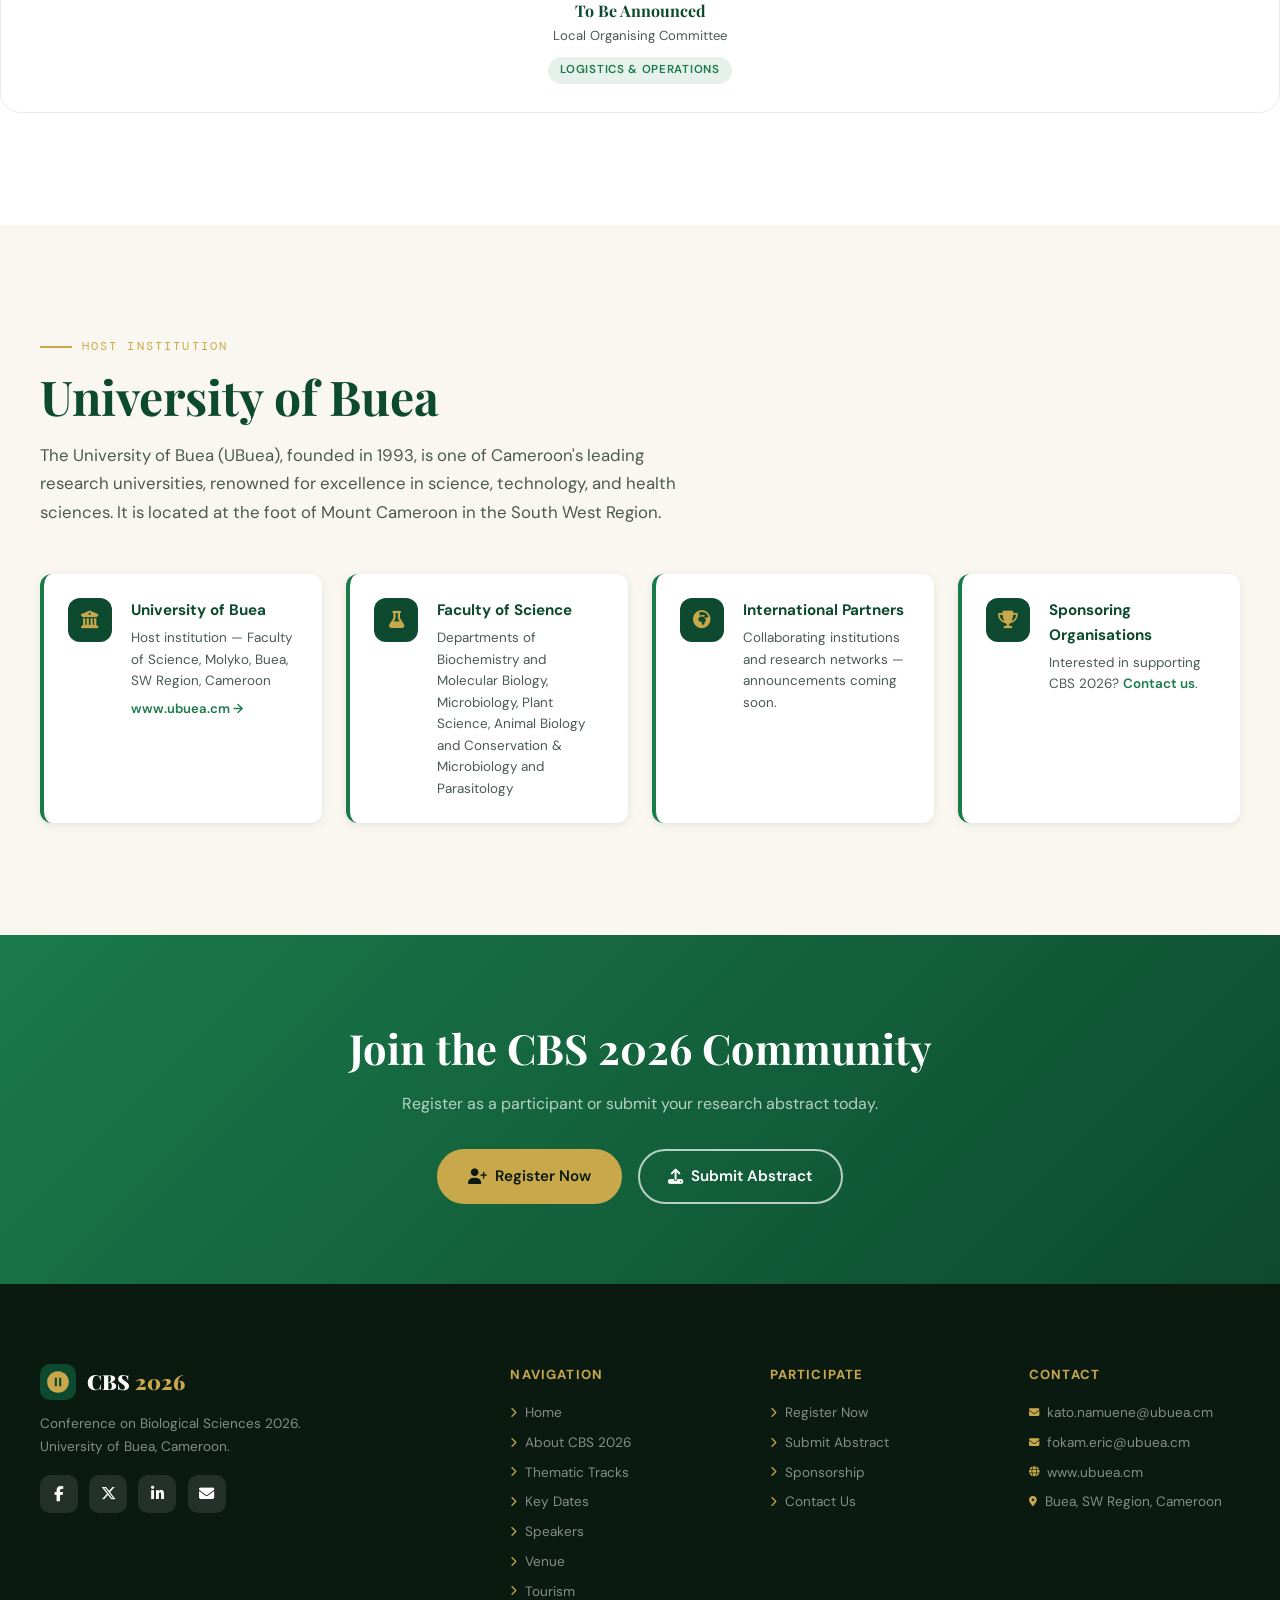
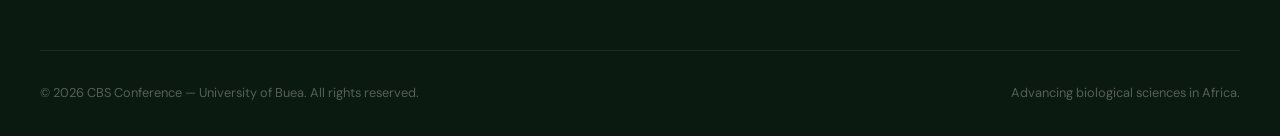
==== commit 75551c88: "Addpages/about.html pages/dates.html" ====
--- a/pages/about.html
+++ b/pages/about.html
@@ -235,7 +235,7 @@
 
     <!-- Stats -->
     <div class="stats-row">
-      <div class="stat-box reveal"><span class="num">500+</span><div class="lbl">Expected Participants</div></div>
+      <div class="stat-box reveal"><span class="num">800+</span><div class="lbl">Expected Participants</div></div>
       <div class="stat-box reveal delay-1"><span class="num">30+</span><div class="lbl">Countries Represented</div></div>
       <div class="stat-box reveal delay-2"><span class="num">12</span><div class="lbl">Thematic Tracks</div></div>
       <div class="stat-box reveal delay-3"><span class="num">3</span><div class="lbl">Conference Days</div></div>
@@ -370,7 +370,7 @@
         <div class="org-partner-icon"><i class="fa-solid fa-flask"></i></div>
         <div>
           <h4>Faculty of Science</h4>
-          <p>Departments of Biochemistry, Microbiology, Plant Biology, Zoology &amp; Animal Physiology</p>
+          <p>Departments of Biochemistry and Molecular Biology, Microbiology, Plant Science, Animal Biology and Conservation &amp; Microbiology and Parasitology</p>
         </div>
       </div>
       <div class="org-partner">
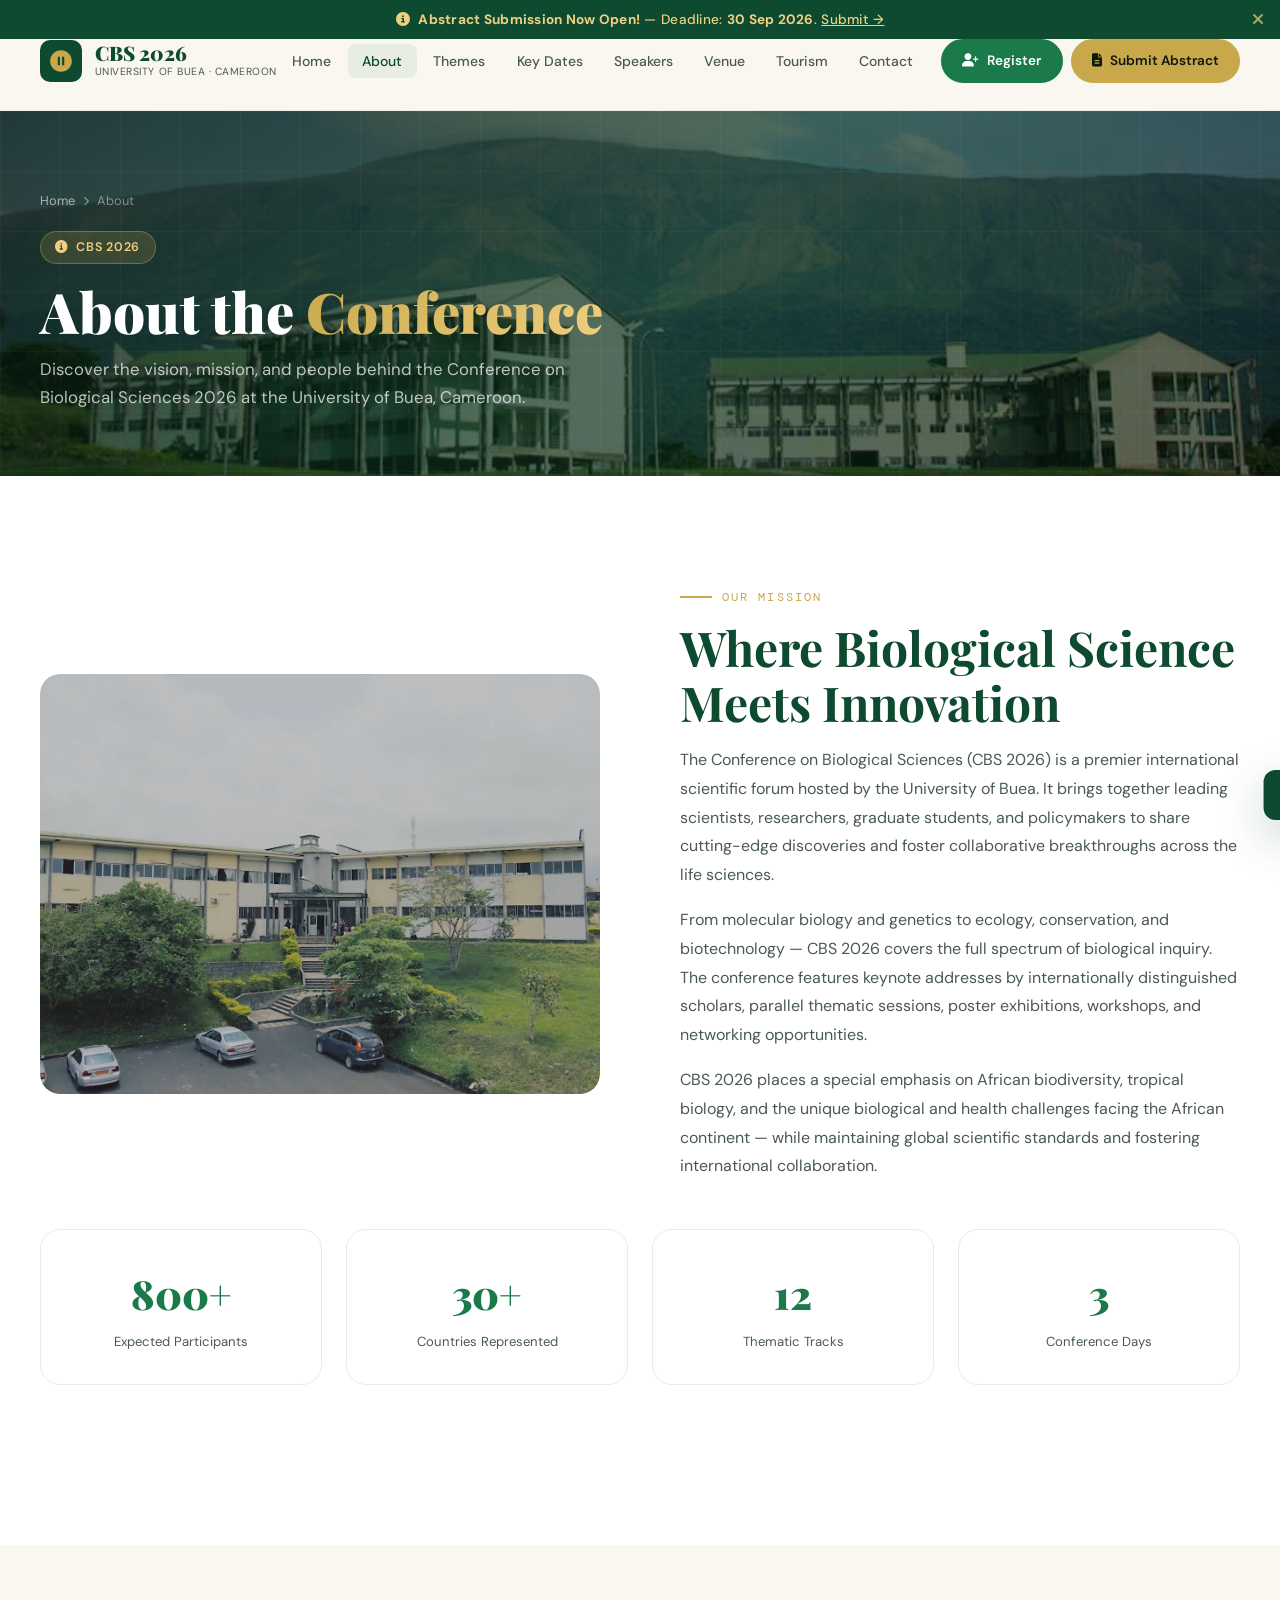
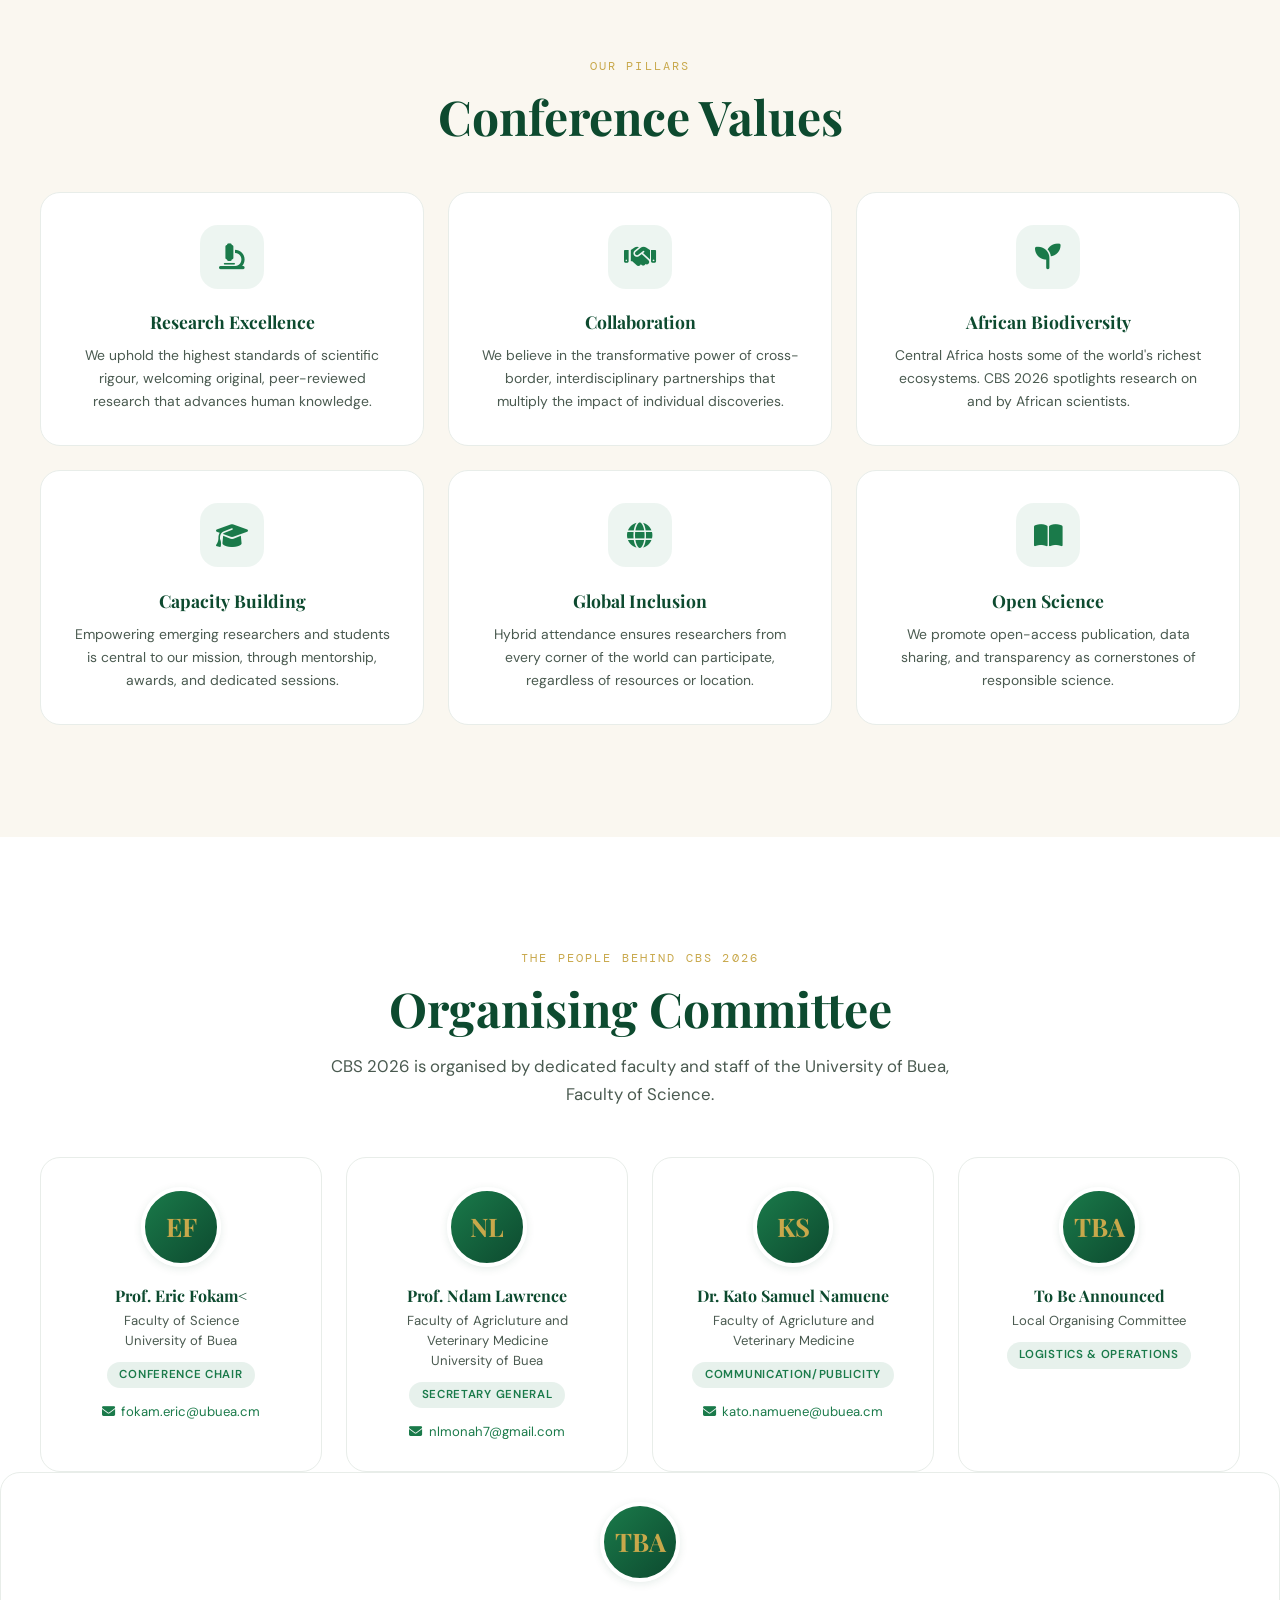
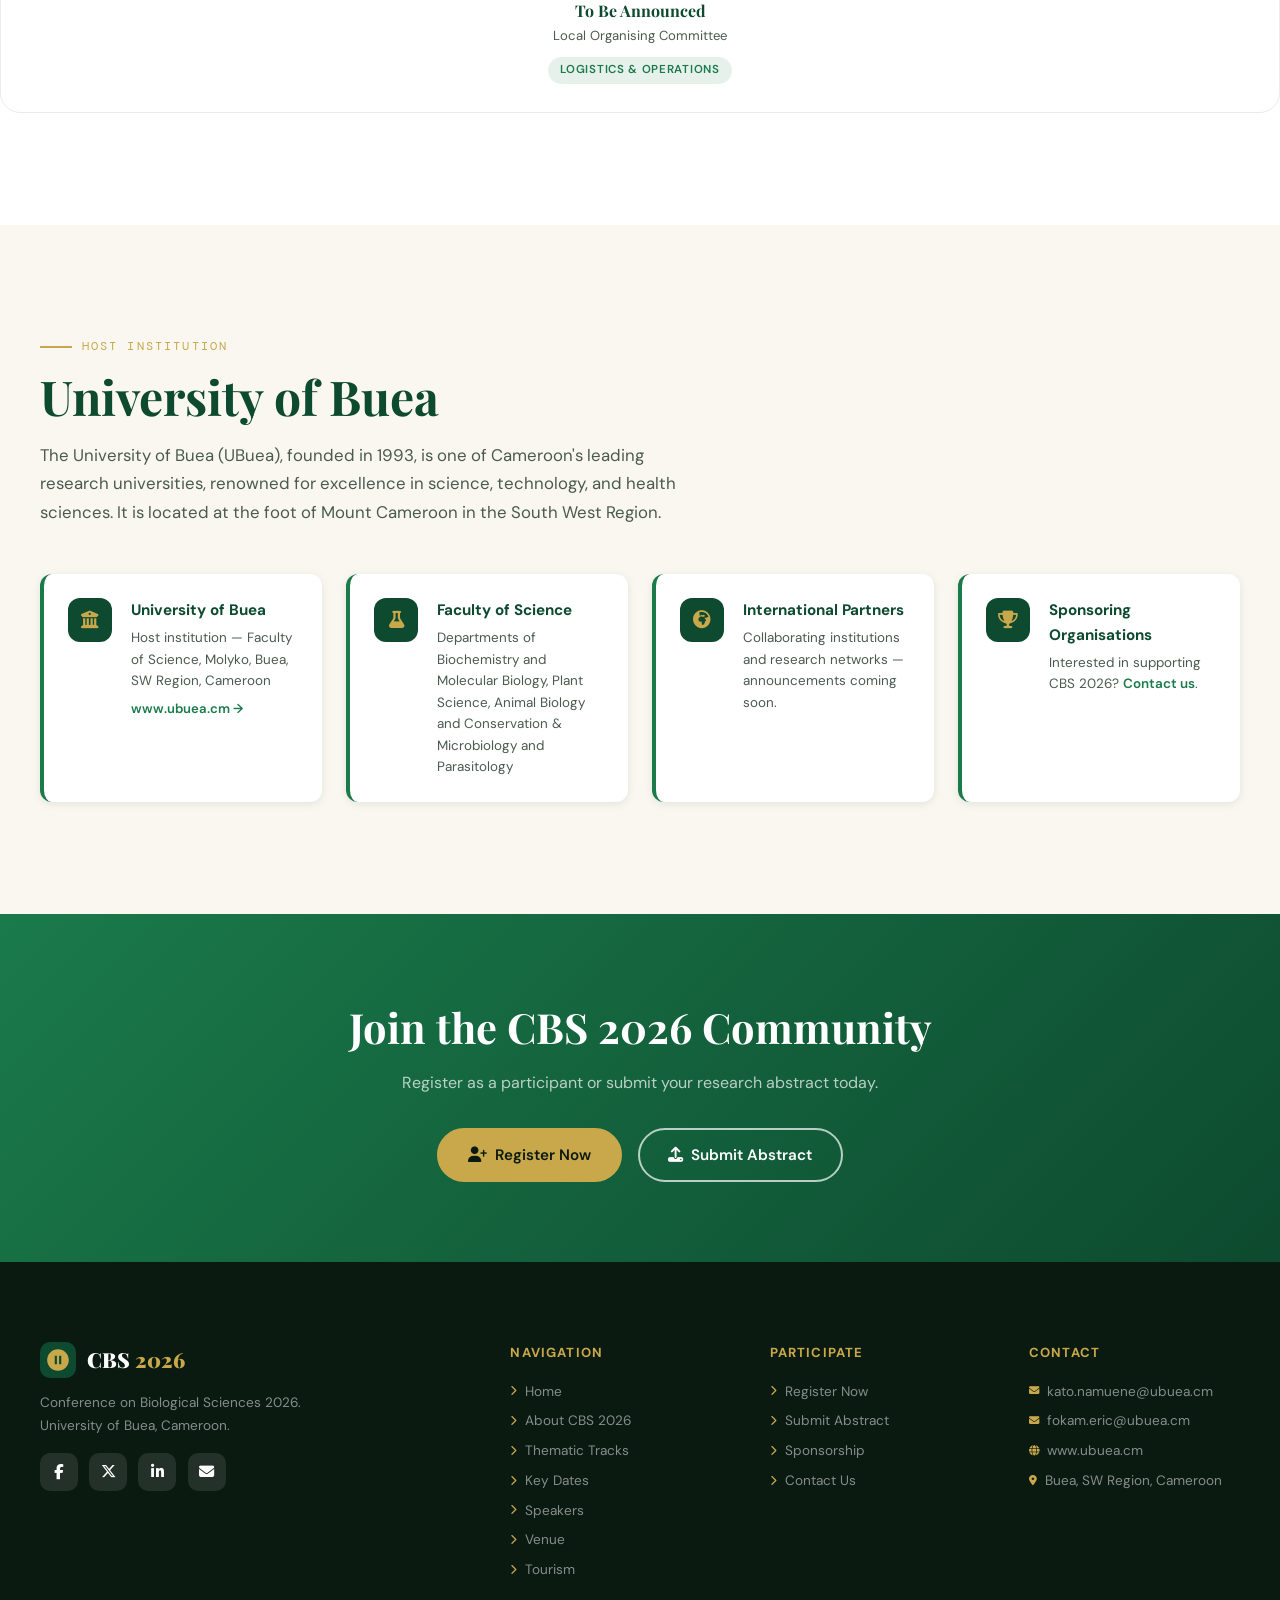
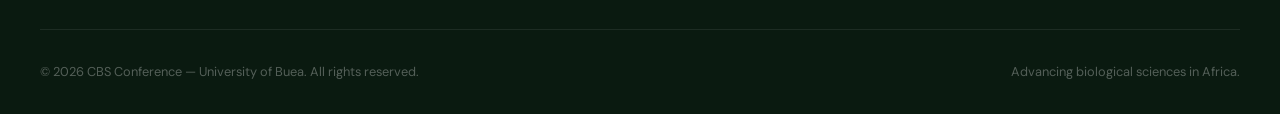
==== commit 41c0dd1e: "Addpages/about.html" ====
--- a/pages/about.html
+++ b/pages/about.html
@@ -370,7 +370,7 @@
         <div class="org-partner-icon"><i class="fa-solid fa-flask"></i></div>
         <div>
           <h4>Faculty of Science</h4>
-          <p>Departments of Biochemistry and Molecular Biology, Microbiology, Plant Science, Animal Biology and Conservation &amp; Microbiology and Parasitology</p>
+          <p>Departments of Biochemistry and Molecular Biology, Plant Science, Animal Biology and Conservation &amp; Microbiology and Parasitology</p>
         </div>
       </div>
       <div class="org-partner">
